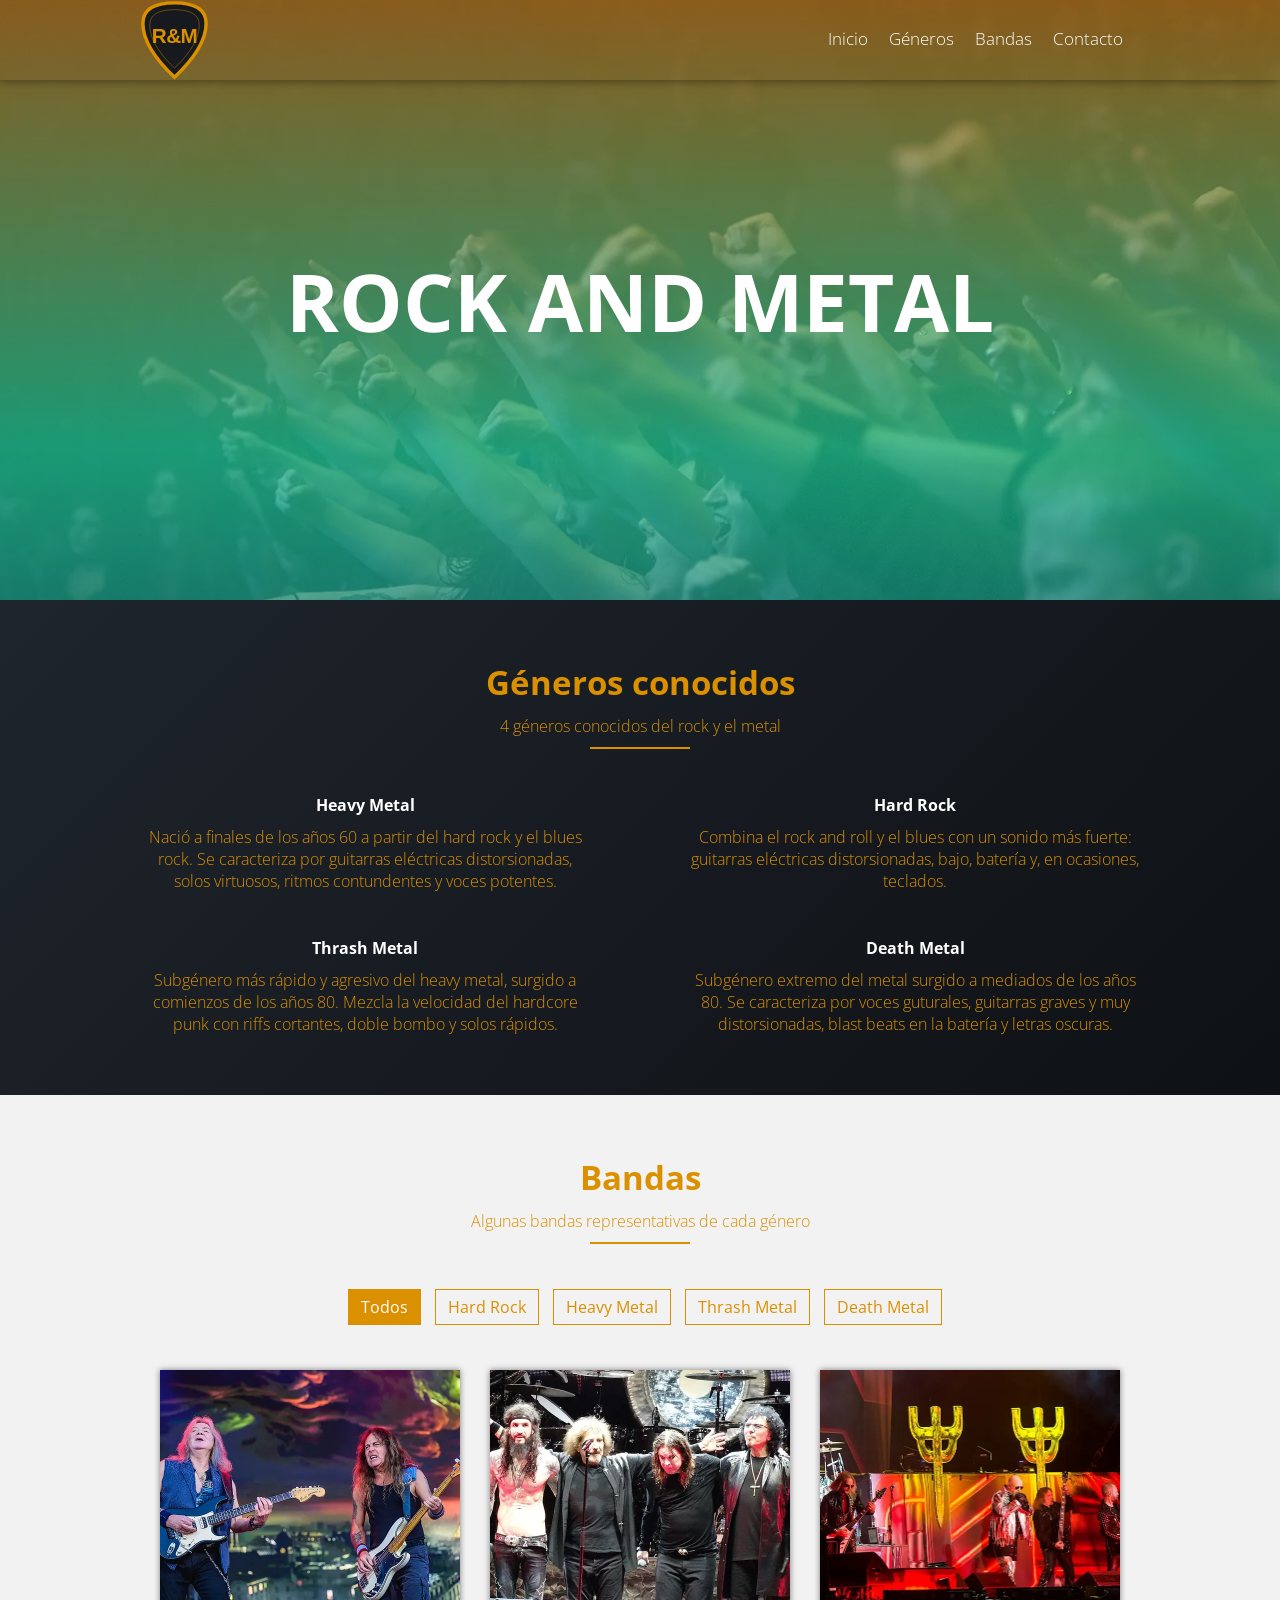
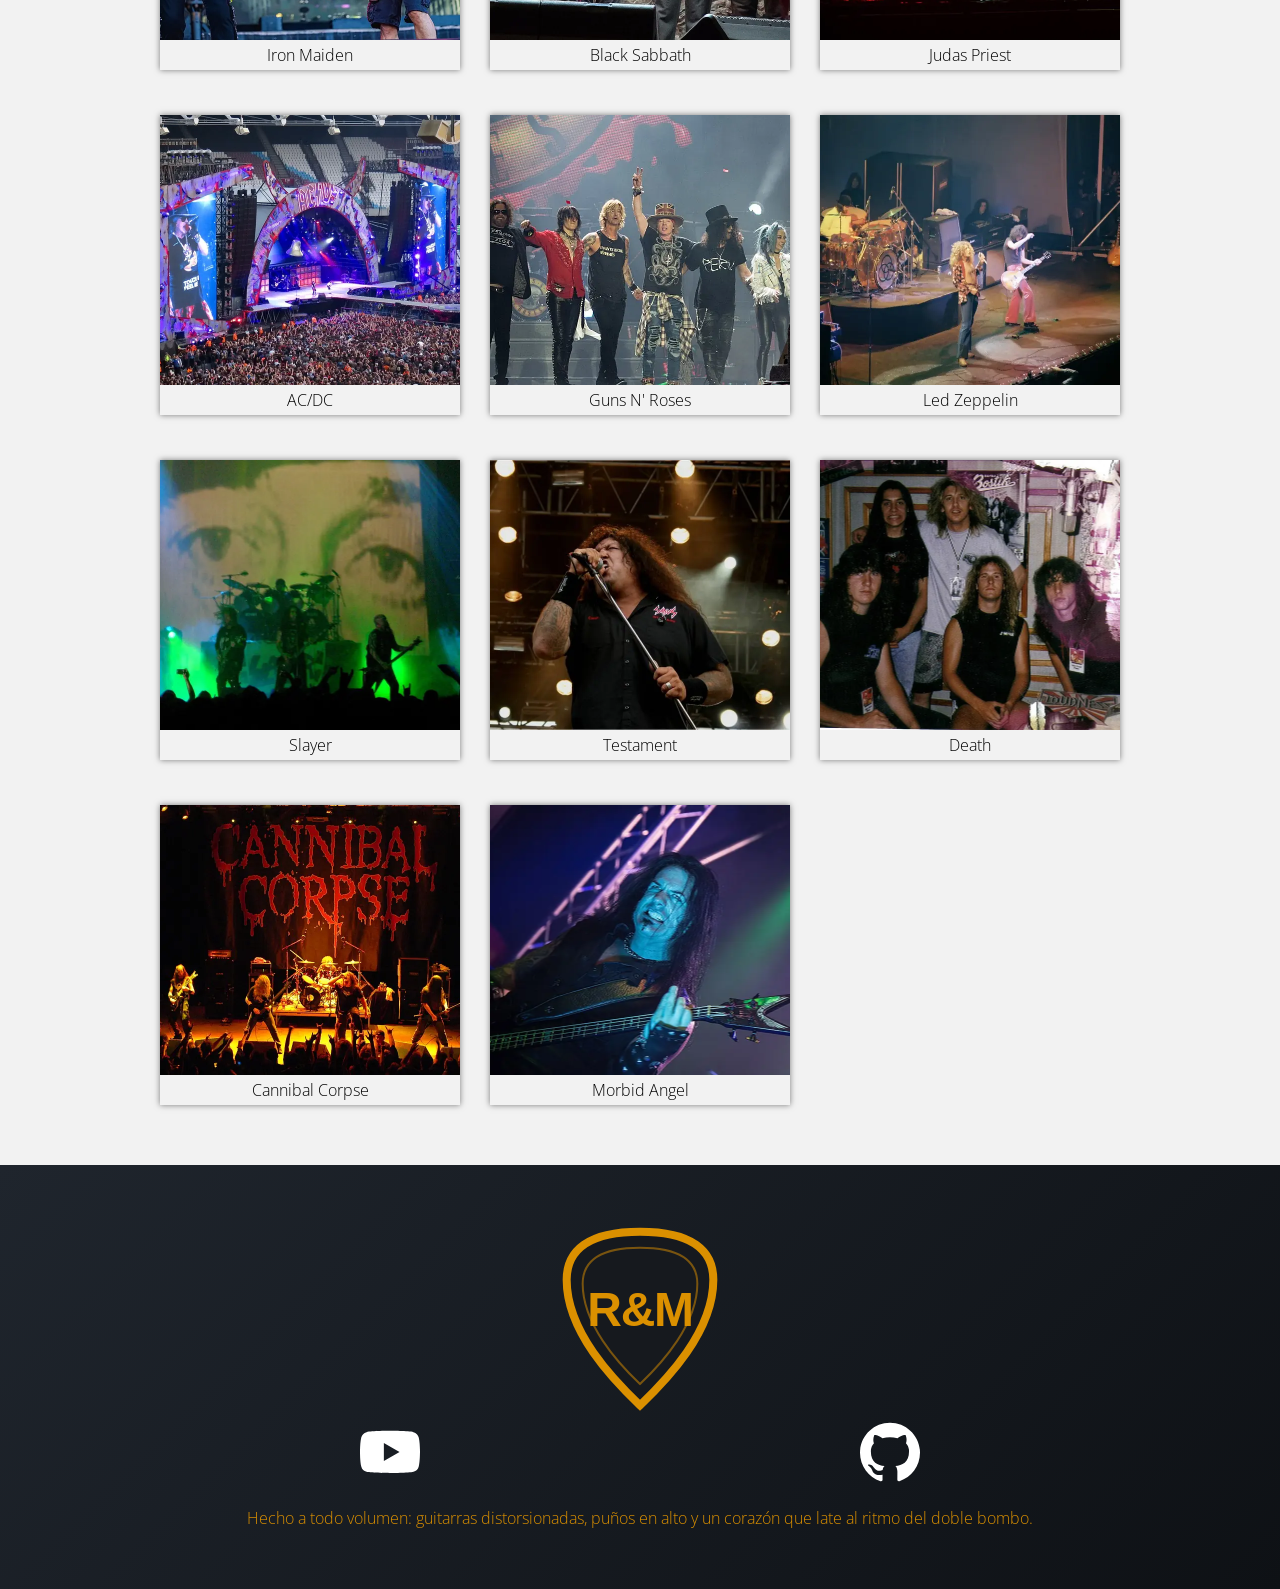
==== index.html @ 01cc7560 "feat(seo): agregar favicon y etiquetas open graph El logo se usa como favicon (antes la consola most" ====
<!DOCTYPE html>
<html lang="es">

<head>
    <meta charset="UTF-8">
    <meta name="viewport" content="width=device-width, initial-scale=1.0">
    <meta name="description" content="Recorrido por cuatro géneros del rock y el metal y una galería de sus bandas más representativas.">
    <title>Rock and Metal</title>
    <meta name="theme-color" content="#1f252d">
    <link rel="canonical" href="https://kesagaro.github.io/Primera-Web-Kevin/">
    <link rel="icon" href="img/logo.svg" type="image/svg+xml">
    <!-- Vista previa al compartir el enlace (WhatsApp, Facebook, Discord...) -->
    <meta property="og:type" content="website">
    <meta property="og:locale" content="es_CO">
    <meta property="og:site_name" content="Rock and Metal">
    <meta property="og:title" content="Rock and Metal">
    <meta property="og:description" content="Recorrido por cuatro géneros del rock y el metal y una galería de sus bandas más representativas.">
    <meta property="og:url" content="https://kesagaro.github.io/Primera-Web-Kevin/">
    <meta property="og:image" content="https://kesagaro.github.io/Primera-Web-Kevin/docs/captura-inicio.jpg">
    <meta property="og:image:width" content="800">
    <meta property="og:image:height" content="455">
    <meta property="og:image:alt" content="Portada de la página Rock and Metal">
    <link rel="preconnect" href="https://fonts.googleapis.com">
    <link rel="preconnect" href="https://fonts.gstatic.com" crossorigin>
    <!-- La fuente se carga sin bloquear: mientras llega, se ve la fuente del sistema -->
    <link rel="stylesheet" href="https://fonts.googleapis.com/css2?family=Open+Sans:wght@300;400;700&display=swap" media="print" onload="this.media='all'">
    <noscript><link rel="stylesheet" href="https://fonts.googleapis.com/css2?family=Open+Sans:wght@300;400;700&display=swap"></noscript>
    <link rel="preload" href="img/fondo.webp" as="image" type="image/webp">
    <link rel="stylesheet" href="estilos.css">
</head>

<body>
    <header>
        <nav id="nav" class="nav1">
            <div class="contenedor-nav">
                <div class="logo">
                    <img src="img/logo.svg" alt="Rock and Metal" width="120" height="140">
                </div>
                <div class="enlaces" id="enlaces">
                    <a href="#" id="enlace-inicio" class="btn-header">Inicio</a>
                    <a href="#generos" id="enlace-generos" class="btn-header">Géneros</a>
                    <a href="#bandas" id="enlace-bandas" class="btn-header">Bandas</a>
                    <a href="#contacto" id="enlace-contacto" class="btn-header">Contacto</a>
                </div>
                <div class="icono" id="open">
                    <span>&#9776;</span>
                </div>
            </div>
        </nav>
        <div class="textos">
            <h1>ROCK AND METAL</h1>
        </div>
    </header>
    <main>
        <section class="about" id="generos">
            <div class="contenedor">
                <h3>Géneros conocidos</h3>
                <p class="after">4 géneros conocidos del rock y el metal</p>
                <div class="servicios">
                    <div class="caja-servicios">
                        <h4>Heavy Metal</h4>
                        <p>Nació a finales de los años 60 a partir del hard rock y el blues rock. Se caracteriza por guitarras eléctricas distorsionadas, solos virtuosos, ritmos contundentes y voces potentes.</p>
                    </div>
                    <div class="caja-servicios">
                        <h4>Hard Rock</h4>
                        <p>Combina el rock and roll y el blues con un sonido más fuerte: guitarras eléctricas distorsionadas, bajo, batería y, en ocasiones, teclados.</p>
                    </div>
                    <div class="caja-servicios">
                        <h4>Thrash Metal</h4>
                        <p>Subgénero más rápido y agresivo del heavy metal, surgido a comienzos de los años 80. Mezcla la velocidad del hardcore punk con riffs cortantes, doble bombo y solos rápidos.</p>
                    </div>
                    <div class="caja-servicios">
                        <h4>Death Metal</h4>
                        <p>Subgénero extremo del metal surgido a mediados de los años 80. Se caracteriza por voces guturales, guitarras graves y muy distorsionadas, blast beats en la batería y letras oscuras.</p>
                    </div>
                </div>
            </div>
        </section>
        <section class="work contenedor" id="bandas">
            <h3>Bandas</h3>
            <p class="after">Algunas bandas representativas de cada género</p>
            <div class="botones-work">
                <ul>
                    <li><button type="button" class="filter active" data-nombre="todos" aria-pressed="true">Todos</button></li>
                    <li><button type="button" class="filter" data-nombre="hard-rock" aria-pressed="false">Hard Rock</button></li>
                    <li><button type="button" class="filter" data-nombre="heavy-metal" aria-pressed="false">Heavy Metal</button></li>
                    <li><button type="button" class="filter" data-nombre="thrash-metal" aria-pressed="false">Thrash Metal</button></li>
                    <li><button type="button" class="filter" data-nombre="death-metal" aria-pressed="false">Death Metal</button></li>
                </ul>
            </div>
            <div class="galeria-work">
                <div class="cont-work heavy-metal">
                    <div class="img-work">
                        <img src="img/iron-maiden.webp" alt="Banda Iron Maiden" width="810" height="540" loading="lazy" decoding="async">
                    </div>
                    <div class="textos-work">
                        <h4>Iron Maiden</h4>
                    </div>
                </div>
                <div class="cont-work heavy-metal">
                    <div class="img-work">
                        <img src="img/black-sabbath.webp" alt="Banda Black Sabbath" width="806" height="540" loading="lazy" decoding="async">
                    </div>
                    <div class="textos-work">
                        <h4>Black Sabbath</h4>
                    </div>
                </div>
                <div class="cont-work heavy-metal">
                    <div class="img-work">
                        <img src="img/judas-priest.webp" alt="Banda Judas Priest" width="805" height="540" loading="lazy" decoding="async">
                    </div>
                    <div class="textos-work">
                        <h4>Judas Priest</h4>
                    </div>
                </div>
                <div class="cont-work hard-rock">
                    <div class="img-work">
                        <img src="img/ac-dc.webp" alt="Banda AC/DC" width="720" height="540" loading="lazy" decoding="async">
                    </div>
                    <div class="textos-work">
                        <h4>AC/DC</h4>
                    </div>
                </div>
                <div class="cont-work hard-rock">
                    <div class="img-work">
                        <img src="img/guns-n-roses.webp" alt="Banda Guns N' Roses" width="960" height="518" loading="lazy" decoding="async">
                    </div>
                    <div class="textos-work">
                        <h4>Guns N' Roses</h4>
                    </div>
                </div>
                <div class="cont-work hard-rock">
                    <div class="img-work">
                        <img src="img/led-zeppelin.webp" alt="Banda Led Zeppelin" width="800" height="540" loading="lazy" decoding="async">
                    </div>
                    <div class="textos-work">
                        <h4>Led Zeppelin</h4>
                    </div>
                </div>
                <div class="cont-work thrash-metal">
                    <div class="img-work">
                        <img src="img/slayer.webp" alt="Banda Slayer" width="621" height="540" loading="lazy" decoding="async">
                    </div>
                    <div class="textos-work">
                        <h4>Slayer</h4>
                    </div>
                </div>
                <div class="cont-work thrash-metal">
                    <div class="img-work">
                        <img src="img/testament.webp" alt="Banda Testament" width="810" height="540" loading="lazy" decoding="async">
                    </div>
                    <div class="textos-work">
                        <h4>Testament</h4>
                    </div>
                </div>
                <div class="cont-work death-metal">
                    <div class="img-work">
                        <img src="img/death.webp" alt="Banda Death" width="759" height="540" loading="lazy" decoding="async">
                    </div>
                    <div class="textos-work">
                        <h4>Death</h4>
                    </div>
                </div>
                <div class="cont-work death-metal">
                    <div class="img-work">
                        <img src="img/cannibal-corpse.webp" alt="Banda Cannibal Corpse" width="960" height="540" loading="lazy" decoding="async">
                    </div>
                    <div class="textos-work">
                        <h4>Cannibal Corpse</h4>
                    </div>
                </div>
                <div class="cont-work death-metal">
                    <div class="img-work">
                        <img src="img/morbid-angel.webp" alt="Banda Morbid Angel" width="811" height="540" loading="lazy" decoding="async">
                    </div>
                    <div class="textos-work">
                        <h4>Morbid Angel</h4>
                    </div>
                </div>
            </div>
        </section>
    </main>
    <footer id="contacto">
        <div class="footer contenedor">
            <div class="marca-logo">
                <img src="img/logo.svg" alt="Rock and Metal" width="120" height="140">
            </div>
            <div class="iconos">
                <a href="https://www.youtube.com/@Paradoxx_02" aria-label="YouTube" target="_blank" rel="noopener noreferrer">
                <svg class="icono-red" viewBox="0 0 24 24" aria-hidden="true" focusable="false"><path d="M23.498 6.186a3.016 3.016 0 0 0-2.122-2.136C19.505 3.545 12 3.545 12 3.545s-7.505 0-9.377.505A3.017 3.017 0 0 0 .502 6.186C0 8.07 0 12 0 12s0 3.93.502 5.814a3.016 3.016 0 0 0 2.122 2.136c1.871.505 9.376.505 9.376.505s7.505 0 9.377-.505a3.015 3.015 0 0 0 2.122-2.136C24 15.93 24 12 24 12s0-3.93-.502-5.814zM9.545 15.568V8.432L15.818 12l-6.273 3.568z"/></svg></a>
                <a href="https://github.com/Kesagaro" aria-label="GitHub" target="_blank" rel="noopener noreferrer">
                <svg class="icono-red" viewBox="0 0 24 24" aria-hidden="true" focusable="false"><path d="M12 .297c-6.63 0-12 5.373-12 12 0 5.303 3.438 9.8 8.205 11.385.6.113.82-.258.82-.577 0-.285-.01-1.04-.015-2.04-3.338.724-4.042-1.61-4.042-1.61C4.422 18.07 3.633 17.7 3.633 17.7c-1.087-.744.084-.729.084-.729 1.205.084 1.838 1.236 1.838 1.236 1.07 1.835 2.809 1.305 3.495.998.108-.776.417-1.305.76-1.605-2.665-.3-5.466-1.332-5.466-5.93 0-1.31.465-2.38 1.235-3.22-.135-.303-.54-1.523.105-3.176 0 0 1.005-.322 3.3 1.23.96-.267 1.98-.399 3-.405 1.02.006 2.04.138 3 .405 2.28-1.552 3.285-1.23 3.285-1.23.645 1.653.24 2.873.12 3.176.765.84 1.23 1.91 1.23 3.22 0 4.61-2.805 5.625-5.475 5.92.42.36.81 1.096.81 2.22 0 1.606-.015 2.896-.015 3.286 0 .315.21.69.825.57C20.565 22.092 24 17.592 24 12.297c0-6.627-5.373-12-12-12"/></svg></a>
            </div>
            <p>Hecho a todo volumen: guitarras distorsionadas, puños en alto y un corazón que late al ritmo del doble bombo.</p>
        </div>

    </footer>
    <script src="js/main.js"></script>
    <script src="js/filtro.js"></script>
</body>

</html>
---- estilos.css ----
:root {

    --color1: rgb(219, 144, 0);
    --fondo: #f2f2f2;
    --fondo-oscuro: linear-gradient(135deg, #1f252d, #0e1115);
    --titulos: 33px;
    --subtitulos: 16px;
    --margenes: 60px;
    --espacios: 10px;
    --espacios-contenido: 45px;
    
}

* {
    margin: 0;
    padding: 0;
    box-sizing: border-box;
}

html {
    scroll-behavior: smooth;
}

/* Deja espacio para el menú fijo al saltar a una sección */
section,
footer {
    scroll-margin-top: 100px;
}

body {
    font-family: 'Open Sans', sans-serif;
    background: var(--fondo);
}

/* width y height del HTML reservan el espacio; el CSS decide el tamaño final */
img {
    vertical-align: top;
    height: auto;
}


/* Header */

header {
    width: 100%;
    height: 600px;
    background: linear-gradient(to bottom, rgba(211, 135, 20, .6), rgba(29, 241, 171, .6), rgba(7, 109, 150, .45)), url(img/fondo.webp);
    background-attachment: fixed;
    background-position: center;
    background-size: cover;
}

/* En pantallas táctiles (iPhone, iPad) el fondo fijo se ve ampliado y borroso */
@media (hover: none) {
    header {
        background-attachment: scroll;
    }
}

nav {
    width: 100%;
    position: fixed;
    box-shadow: 0 0 10px 0 rgba(0, 0, 0, .5)
}

.nav1 {
    background: transparent;
    height: 80px;
    color: #fff;
}

.nav2 {
    background: var(--fondo);
    height: 100px;
    color: #000;
}

.contenedor-nav {
    display: flex;
    margin: auto;
    width: 90%;
    justify-content: space-between;
    align-items: center;
    max-width: 1000px;
    height: inherit;
    overflow: hidden;
}

nav .enlaces a {
    display: inline-block;
    padding: 5px 0;
    margin-right: 17px;
    font-size: 17px;
    font-weight: 300;
    text-decoration: none;
    border-bottom: 3px solid transparent;
    color: inherit;
}

nav .enlaces a:hover {
    border-bottom: 3px solid #1498a4;
    transition: 0.6s;
}

.logo,
.logo img {
    height: 80px;
}

.logo img {
    width: auto;
}

.icono {
    display: none;
    font-size: 24px;
    padding: 23.5px 20px;
    border: 0;
    background: transparent;
    color: inherit;
    font-family: inherit;
    line-height: 1;
}

.icono:focus-visible,
nav .enlaces a:focus-visible {
    outline: 2px solid #1498a4;
    outline-offset: 2px;
}

.textos {
    width: 100%;
    height: 100%;
    display: flex;
    justify-content: center;
    flex-direction: column;
    align-items: center;
    color: #fff;
    overflow: hidden;
    text-align: center;
}

.textos>h1 {
    font-size: 80px;
}


/* Main */

.contenedor {
    margin: auto;
    padding: var(--margenes) 0;
    width: 90%;
    max-width: 1000px;
    text-align: center;
    overflow: hidden;
}

.contenedor h3 {
    font-size: var(--titulos);
    color: var(--color1);
    margin-bottom: var(--espacios);
}

.contenedor p {
    font-size: var(--subtitulos);
    font-weight: 300;
    color: var(--color1);
}

.after::after {
    content: '';
    display: block;
    margin: auto;
    margin-top: var(--espacios);
    width: 100px;
    height: 2px;
    background: var(--color1);
    margin-bottom: var(--espacios-contenido);
}

.about {
    background: var(--fondo-oscuro);
    height: auto;
}

.servicios {
    display: grid;
    grid-template-columns: repeat(2, 1fr);
    gap: var(--espacios-contenido) 10%;
    color: #fff;
}

.caja-servicios {
    text-align: center;
}

.caja-servicios>h4 {
    margin-bottom: var(--espacios);
}

.caja-servicios>p {
    text-align: center;
}

.botones-work {
    overflow: hidden;
}

.botones-work li {
    display: inline-block;
    margin-left: var(--espacios);
    margin-bottom: var(--espacios-contenido);
    list-style: none;
}

.botones-work button {
    padding: 6px 12px;
    border: 1px solid var(--color1);
    background: transparent;
    color: var(--color1);
    font: inherit;
    cursor: pointer;
}

.botones-work button:hover,
.botones-work button:focus-visible {
    background: var(--color1);
    color: #fff;
}

.botones-work .active {
    background: var(--color1);
    color: #fff;
}

/* auto-fit + justify-content centra las tarjetas cuando el filtro deja menos de una fila */
.galeria-work {
    display: grid;
    grid-template-columns: repeat(auto-fit, minmax(250px, 300px));
    justify-content: center;
    gap: var(--espacios-contenido) 30px;
}

.cont-work {
    box-shadow: 0 0 6px 0 rgba(0, 0, 0, .5);
    height: 300px;
    overflow: hidden;
    animation: aparecer .4s ease;
}

.cont-work[hidden] {
    display: none;
}

@keyframes aparecer {
    from {
        opacity: 0;
        transform: scale(.95);
    }
}

.img-work {
    height: 90%;
    width: 100%;
}

.img-work img {
    height: 100%;
    width: 100%;
    object-fit: cover;
}

.textos-work {
    height: 10%;
}

.textos-work h4 {
    line-height: 30px;
    font-weight: 300;
}


/* Footer */

footer {
    background: var(--fondo-oscuro);
}

.marca-logo {
    width: 40%;
    max-width: 160px;
    margin: auto;
    margin-bottom: var(--espacios);
}

.marca-logo img {
    width: 100%;
}

.iconos {
    display: flex;
    margin: auto;
    justify-content: space-around;
    width: 100%;
}

.icono-red {
    width: 60px;
    height: 60px;
    fill: #fff;
    margin-bottom: var(--espacios);
    display: inline-block;
}

footer p {
    margin-top: var(--espacios);
}

@media screen and (max-width: 700px) {
    .nav2 {
        color: #fff;
    }
    .icono {
        display: block;
        cursor: pointer;
    }
    .enlaces {
        position: fixed;
        top: 80px;
        background: #2c3e50;
        left: 0;
        height: 100%;
        transition: 1s;
        width: 0;
        overflow: hidden;
    }
    .enlaces a {
        display: block;
        width: 100%;
        height: 50px;
        padding: 20px;
        text-align: center;
        background: #34495e;
        color: #fff;
    }
    .textos>h1 {
        font-size: 70px;
    }
    :root {
        --margenes: 30px;
    }
}

@media screen and (max-width: 500px) {
    :root {
        --espacios-contenido: 25px;
    }
    .servicios {
        grid-template-columns: 1fr;
        gap: var(--margenes);
    }
    .marca-logo {
        width: 80%;
    }
    .iconos {
        margin: auto;
    }
}
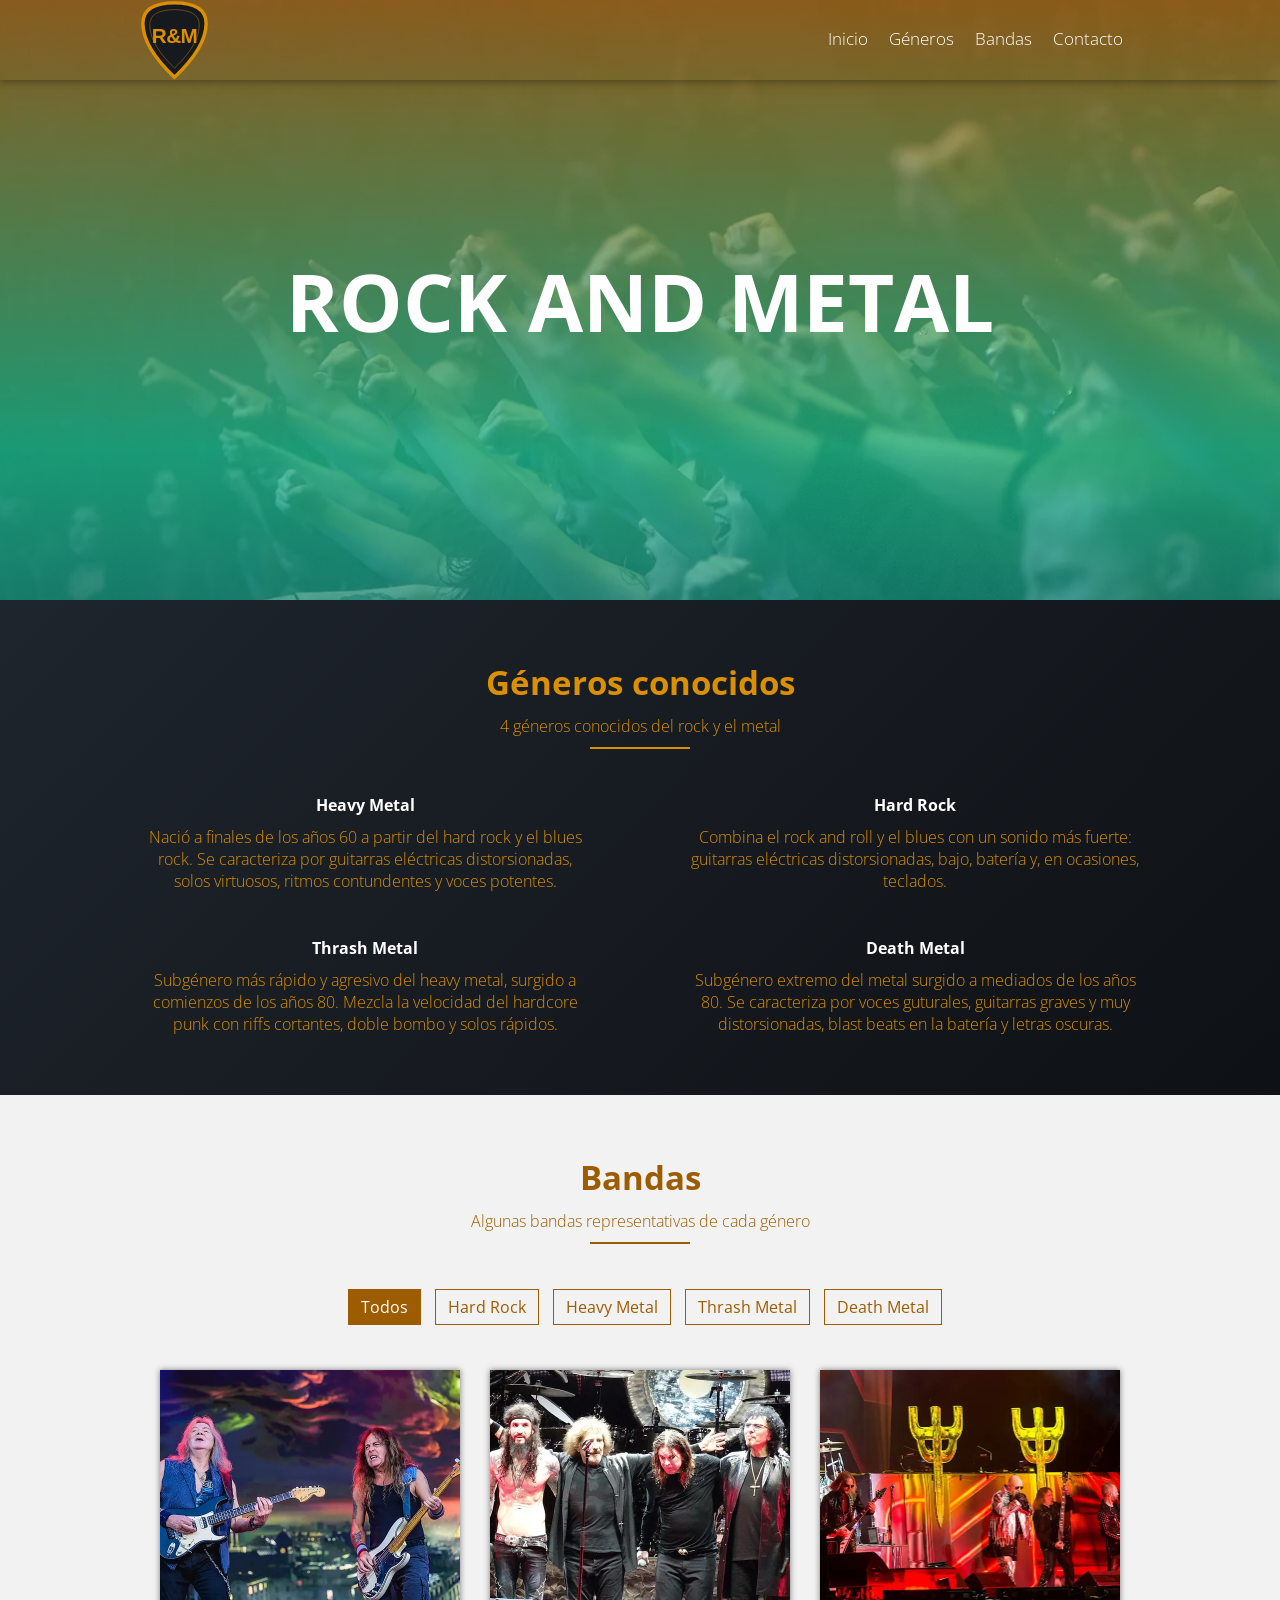
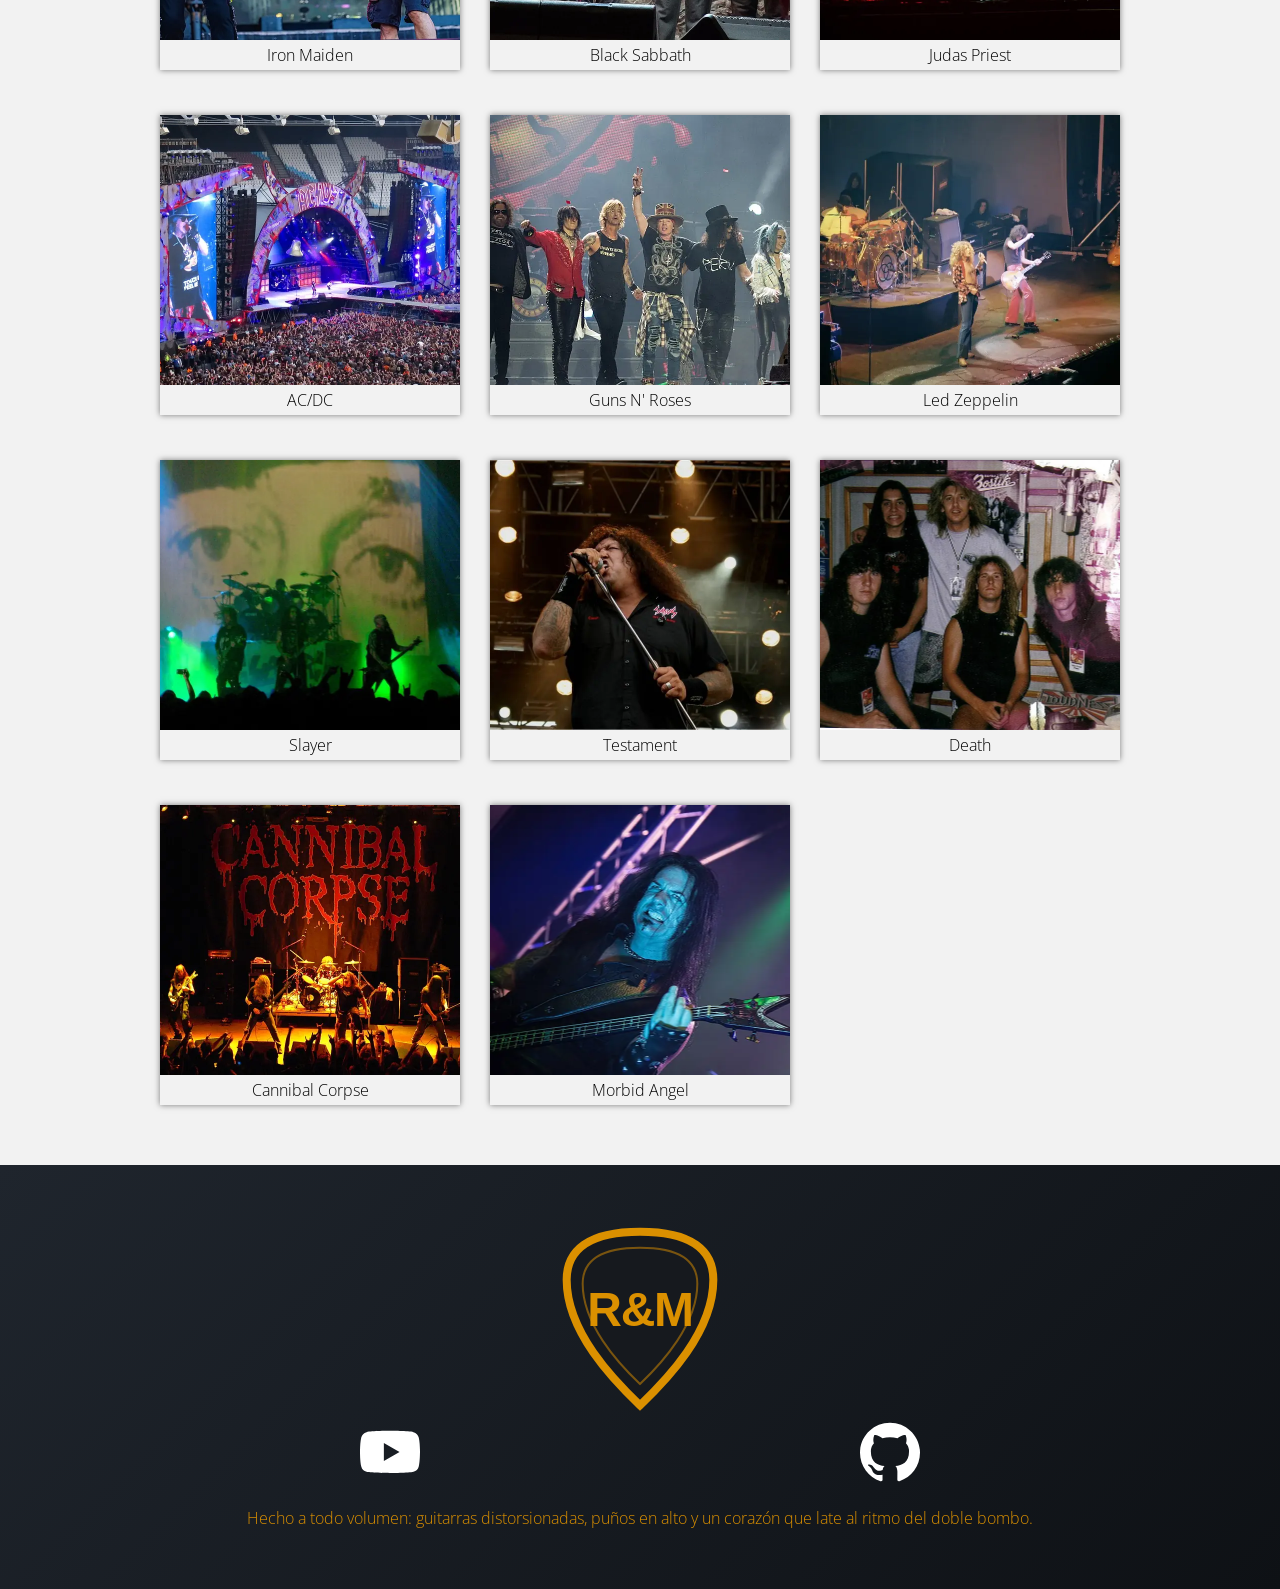
==== commit 559e5699: "Merge pull request #11 from Kesagaro/ciclo-8/accesibilidad-seo Ciclo 8: accesibilidad y SEO" ====
--- a/index.html
+++ b/index.html
@@ -42,9 +42,7 @@
                     <a href="#bandas" id="enlace-bandas" class="btn-header">Bandas</a>
                     <a href="#contacto" id="enlace-contacto" class="btn-header">Contacto</a>
                 </div>
-                <div class="icono" id="open">
-                    <span>&#9776;</span>
-                </div>
+                <button type="button" class="icono" id="open" aria-label="Abrir menú" aria-controls="enlaces" aria-expanded="false">&#9776;</button>
             </div>
         </nav>
         <div class="textos">
@@ -54,30 +52,30 @@
     <main>
         <section class="about" id="generos">
             <div class="contenedor">
-                <h3>Géneros conocidos</h3>
+                <h2>Géneros conocidos</h2>
                 <p class="after">4 géneros conocidos del rock y el metal</p>
                 <div class="servicios">
                     <div class="caja-servicios">
-                        <h4>Heavy Metal</h4>
+                        <h3>Heavy Metal</h3>
                         <p>Nació a finales de los años 60 a partir del hard rock y el blues rock. Se caracteriza por guitarras eléctricas distorsionadas, solos virtuosos, ritmos contundentes y voces potentes.</p>
                     </div>
                     <div class="caja-servicios">
-                        <h4>Hard Rock</h4>
+                        <h3>Hard Rock</h3>
                         <p>Combina el rock and roll y el blues con un sonido más fuerte: guitarras eléctricas distorsionadas, bajo, batería y, en ocasiones, teclados.</p>
                     </div>
                     <div class="caja-servicios">
-                        <h4>Thrash Metal</h4>
+                        <h3>Thrash Metal</h3>
                         <p>Subgénero más rápido y agresivo del heavy metal, surgido a comienzos de los años 80. Mezcla la velocidad del hardcore punk con riffs cortantes, doble bombo y solos rápidos.</p>
                     </div>
                     <div class="caja-servicios">
-                        <h4>Death Metal</h4>
+                        <h3>Death Metal</h3>
                         <p>Subgénero extremo del metal surgido a mediados de los años 80. Se caracteriza por voces guturales, guitarras graves y muy distorsionadas, blast beats en la batería y letras oscuras.</p>
                     </div>
                 </div>
             </div>
         </section>
         <section class="work contenedor" id="bandas">
-            <h3>Bandas</h3>
+            <h2>Bandas</h2>
             <p class="after">Algunas bandas representativas de cada género</p>
             <div class="botones-work">
                 <ul>
@@ -94,7 +92,7 @@
                         <img src="img/iron-maiden.webp" alt="Banda Iron Maiden" width="810" height="540" loading="lazy" decoding="async">
                     </div>
                     <div class="textos-work">
-                        <h4>Iron Maiden</h4>
+                        <h3>Iron Maiden</h3>
                     </div>
                 </div>
                 <div class="cont-work heavy-metal">
@@ -102,7 +100,7 @@
                         <img src="img/black-sabbath.webp" alt="Banda Black Sabbath" width="806" height="540" loading="lazy" decoding="async">
                     </div>
                     <div class="textos-work">
-                        <h4>Black Sabbath</h4>
+                        <h3>Black Sabbath</h3>
                     </div>
                 </div>
                 <div class="cont-work heavy-metal">
@@ -110,7 +108,7 @@
                         <img src="img/judas-priest.webp" alt="Banda Judas Priest" width="805" height="540" loading="lazy" decoding="async">
                     </div>
                     <div class="textos-work">
-                        <h4>Judas Priest</h4>
+                        <h3>Judas Priest</h3>
                     </div>
                 </div>
                 <div class="cont-work hard-rock">
@@ -118,7 +116,7 @@
                         <img src="img/ac-dc.webp" alt="Banda AC/DC" width="720" height="540" loading="lazy" decoding="async">
                     </div>
                     <div class="textos-work">
-                        <h4>AC/DC</h4>
+                        <h3>AC/DC</h3>
                     </div>
                 </div>
                 <div class="cont-work hard-rock">
@@ -126,7 +124,7 @@
                         <img src="img/guns-n-roses.webp" alt="Banda Guns N' Roses" width="960" height="518" loading="lazy" decoding="async">
                     </div>
                     <div class="textos-work">
-                        <h4>Guns N' Roses</h4>
+                        <h3>Guns N' Roses</h3>
                     </div>
                 </div>
                 <div class="cont-work hard-rock">
@@ -134,7 +132,7 @@
                         <img src="img/led-zeppelin.webp" alt="Banda Led Zeppelin" width="800" height="540" loading="lazy" decoding="async">
                     </div>
                     <div class="textos-work">
-                        <h4>Led Zeppelin</h4>
+                        <h3>Led Zeppelin</h3>
                     </div>
                 </div>
                 <div class="cont-work thrash-metal">
@@ -142,7 +140,7 @@
                         <img src="img/slayer.webp" alt="Banda Slayer" width="621" height="540" loading="lazy" decoding="async">
                     </div>
                     <div class="textos-work">
-                        <h4>Slayer</h4>
+                        <h3>Slayer</h3>
                     </div>
                 </div>
                 <div class="cont-work thrash-metal">
@@ -150,7 +148,7 @@
                         <img src="img/testament.webp" alt="Banda Testament" width="810" height="540" loading="lazy" decoding="async">
                     </div>
                     <div class="textos-work">
-                        <h4>Testament</h4>
+                        <h3>Testament</h3>
                     </div>
                 </div>
                 <div class="cont-work death-metal">
@@ -158,7 +156,7 @@
                         <img src="img/death.webp" alt="Banda Death" width="759" height="540" loading="lazy" decoding="async">
                     </div>
                     <div class="textos-work">
-                        <h4>Death</h4>
+                        <h3>Death</h3>
                     </div>
                 </div>
                 <div class="cont-work death-metal">
@@ -166,7 +164,7 @@
                         <img src="img/cannibal-corpse.webp" alt="Banda Cannibal Corpse" width="960" height="540" loading="lazy" decoding="async">
                     </div>
                     <div class="textos-work">
-                        <h4>Cannibal Corpse</h4>
+                        <h3>Cannibal Corpse</h3>
                     </div>
                 </div>
                 <div class="cont-work death-metal">
@@ -174,7 +172,7 @@
                         <img src="img/morbid-angel.webp" alt="Banda Morbid Angel" width="811" height="540" loading="lazy" decoding="async">
                     </div>
                     <div class="textos-work">
-                        <h4>Morbid Angel</h4>
+                        <h3>Morbid Angel</h3>
                     </div>
                 </div>
             </div>
--- a/estilos.css
+++ b/estilos.css
@@ -156,7 +156,7 @@
     overflow: hidden;
 }
 
-.contenedor h3 {
+.contenedor h2 {
     font-size: var(--titulos);
     color: var(--color1);
     margin-bottom: var(--espacios);
@@ -195,12 +195,18 @@
     text-align: center;
 }
 
-.caja-servicios>h4 {
+.caja-servicios>h3 {
+    font-size: 1rem;
     margin-bottom: var(--espacios);
 }
 
 .caja-servicios>p {
     text-align: center;
+}
+
+/* Sobre el fondo claro el naranja original no se lee bien: se usa uno más oscuro */
+.work {
+    --color1: #9e5c00;
 }
 
 .botones-work {
@@ -275,7 +281,8 @@
     height: 10%;
 }
 
-.textos-work h4 {
+.textos-work h3 {
+    font-size: 1rem;
     line-height: 30px;
     font-weight: 300;
 }
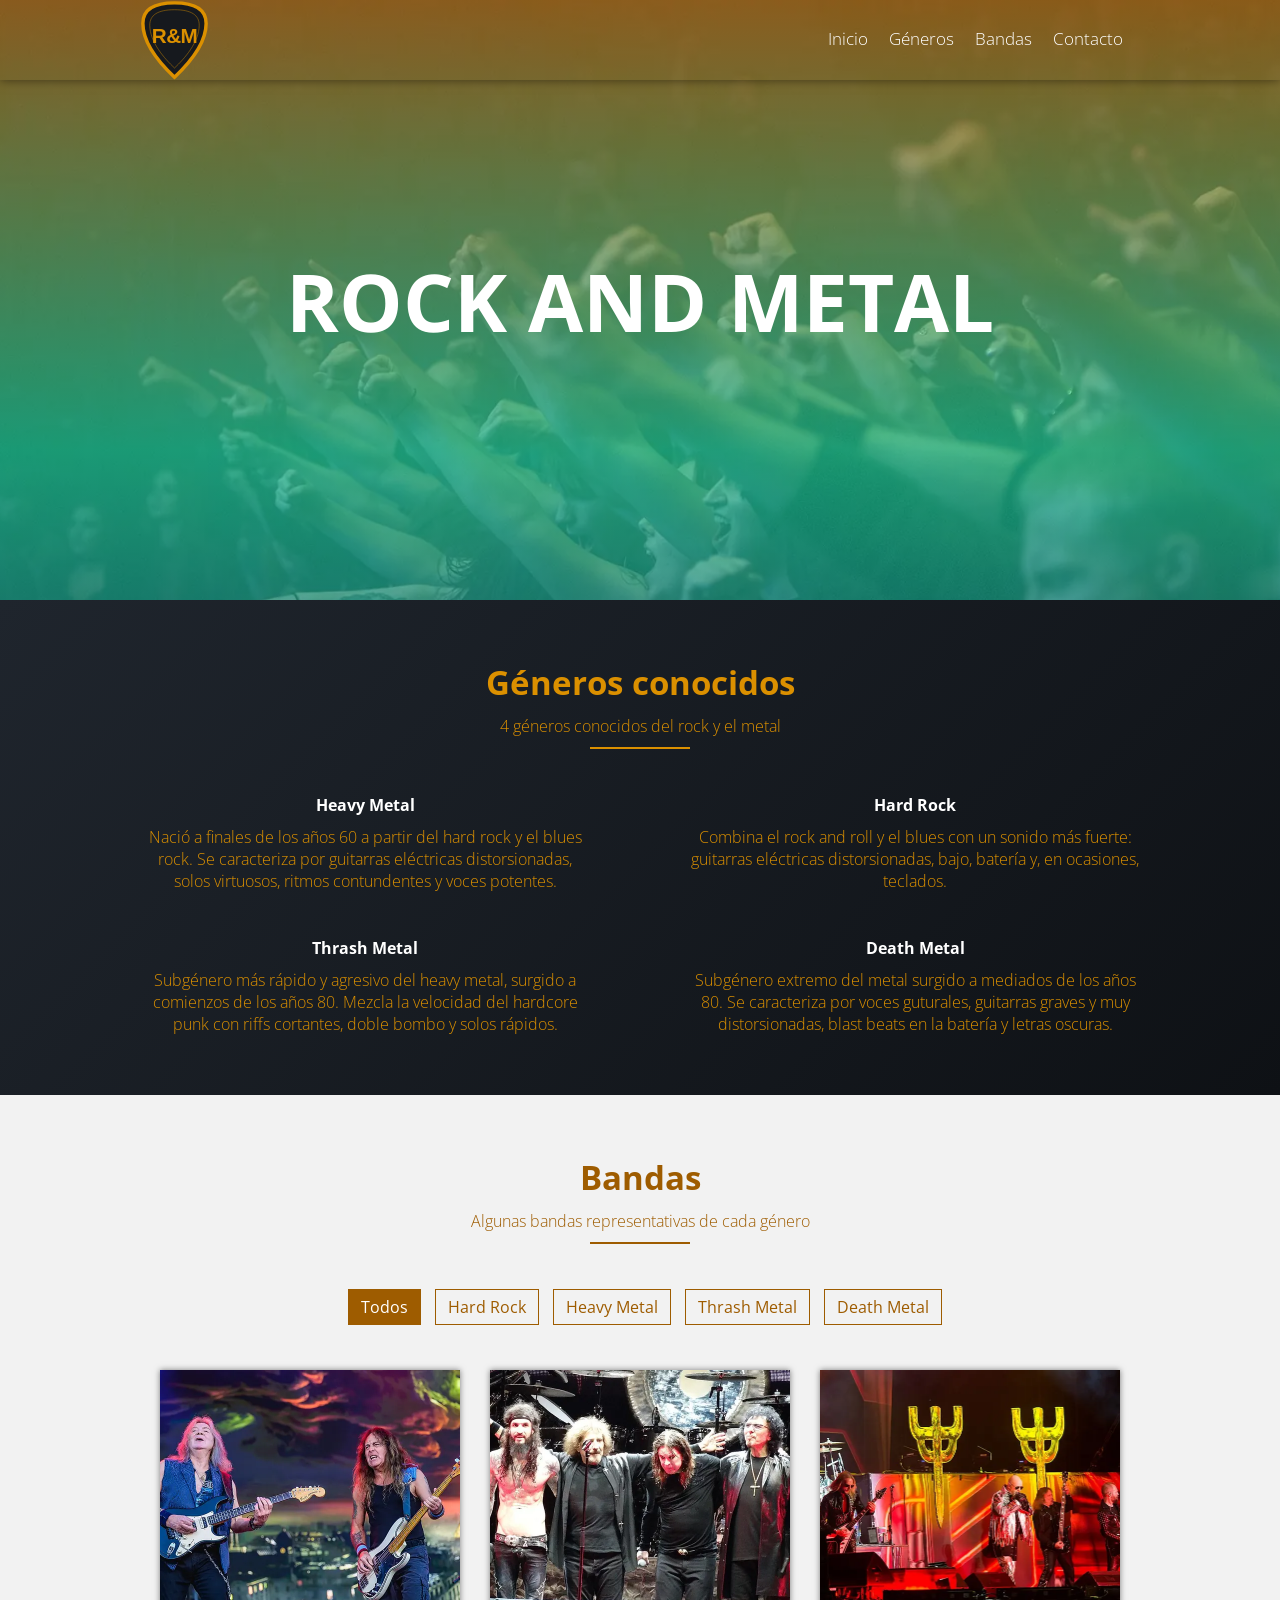
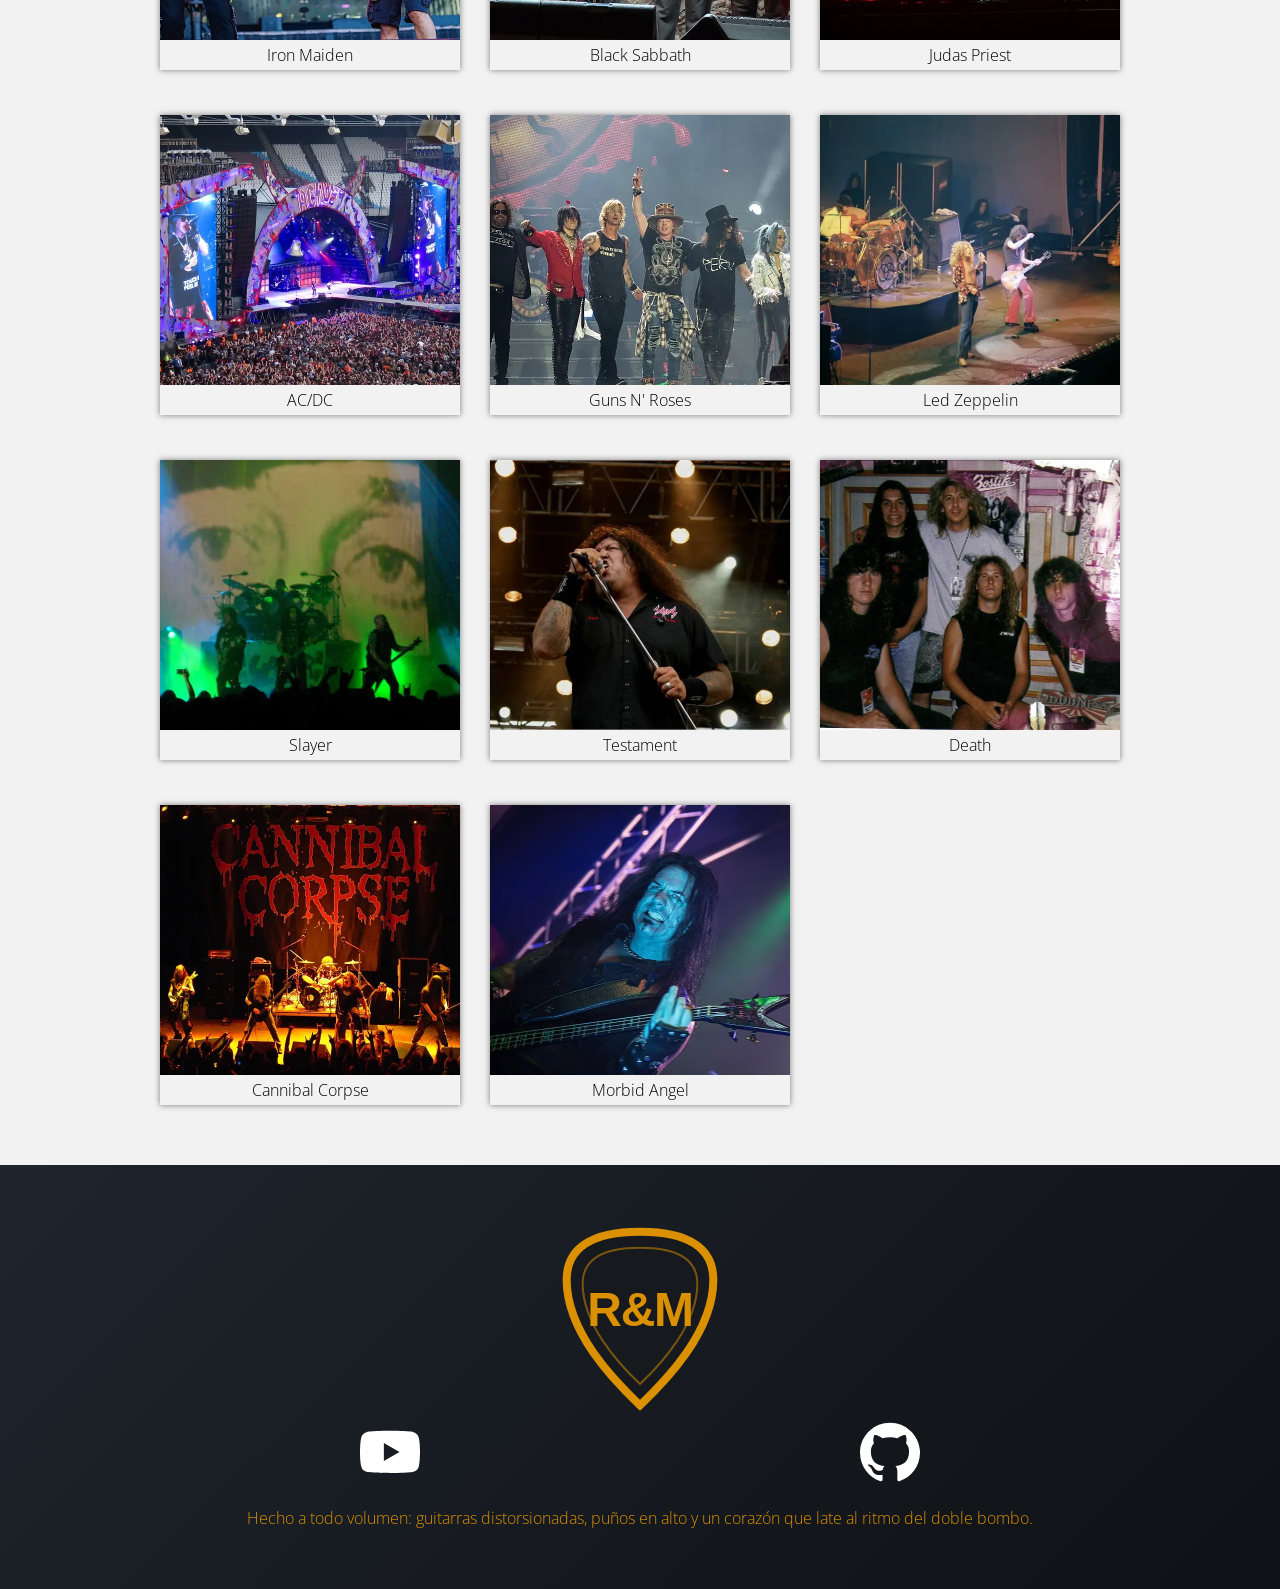
==== commit 2fa04a56: "feat(galeria): abrir una ficha con el video de la banda al pulsar su tarjeta La ficha usa un <dialog" ====
--- a/index.html
+++ b/index.html
@@ -86,95 +86,8 @@
                     <li><button type="button" class="filter" data-nombre="death-metal" aria-pressed="false">Death Metal</button></li>
                 </ul>
             </div>
-            <div class="galeria-work">
-                <div class="cont-work heavy-metal">
-                    <div class="img-work">
-                        <img src="img/iron-maiden.webp" alt="Banda Iron Maiden" width="810" height="540" loading="lazy" decoding="async">
-                    </div>
-                    <div class="textos-work">
-                        <h3>Iron Maiden</h3>
-                    </div>
-                </div>
-                <div class="cont-work heavy-metal">
-                    <div class="img-work">
-                        <img src="img/black-sabbath.webp" alt="Banda Black Sabbath" width="806" height="540" loading="lazy" decoding="async">
-                    </div>
-                    <div class="textos-work">
-                        <h3>Black Sabbath</h3>
-                    </div>
-                </div>
-                <div class="cont-work heavy-metal">
-                    <div class="img-work">
-                        <img src="img/judas-priest.webp" alt="Banda Judas Priest" width="805" height="540" loading="lazy" decoding="async">
-                    </div>
-                    <div class="textos-work">
-                        <h3>Judas Priest</h3>
-                    </div>
-                </div>
-                <div class="cont-work hard-rock">
-                    <div class="img-work">
-                        <img src="img/ac-dc.webp" alt="Banda AC/DC" width="720" height="540" loading="lazy" decoding="async">
-                    </div>
-                    <div class="textos-work">
-                        <h3>AC/DC</h3>
-                    </div>
-                </div>
-                <div class="cont-work hard-rock">
-                    <div class="img-work">
-                        <img src="img/guns-n-roses.webp" alt="Banda Guns N' Roses" width="960" height="518" loading="lazy" decoding="async">
-                    </div>
-                    <div class="textos-work">
-                        <h3>Guns N' Roses</h3>
-                    </div>
-                </div>
-                <div class="cont-work hard-rock">
-                    <div class="img-work">
-                        <img src="img/led-zeppelin.webp" alt="Banda Led Zeppelin" width="800" height="540" loading="lazy" decoding="async">
-                    </div>
-                    <div class="textos-work">
-                        <h3>Led Zeppelin</h3>
-                    </div>
-                </div>
-                <div class="cont-work thrash-metal">
-                    <div class="img-work">
-                        <img src="img/slayer.webp" alt="Banda Slayer" width="621" height="540" loading="lazy" decoding="async">
-                    </div>
-                    <div class="textos-work">
-                        <h3>Slayer</h3>
-                    </div>
-                </div>
-                <div class="cont-work thrash-metal">
-                    <div class="img-work">
-                        <img src="img/testament.webp" alt="Banda Testament" width="810" height="540" loading="lazy" decoding="async">
-                    </div>
-                    <div class="textos-work">
-                        <h3>Testament</h3>
-                    </div>
-                </div>
-                <div class="cont-work death-metal">
-                    <div class="img-work">
-                        <img src="img/death.webp" alt="Banda Death" width="759" height="540" loading="lazy" decoding="async">
-                    </div>
-                    <div class="textos-work">
-                        <h3>Death</h3>
-                    </div>
-                </div>
-                <div class="cont-work death-metal">
-                    <div class="img-work">
-                        <img src="img/cannibal-corpse.webp" alt="Banda Cannibal Corpse" width="960" height="540" loading="lazy" decoding="async">
-                    </div>
-                    <div class="textos-work">
-                        <h3>Cannibal Corpse</h3>
-                    </div>
-                </div>
-                <div class="cont-work death-metal">
-                    <div class="img-work">
-                        <img src="img/morbid-angel.webp" alt="Banda Morbid Angel" width="811" height="540" loading="lazy" decoding="async">
-                    </div>
-                    <div class="textos-work">
-                        <h3>Morbid Angel</h3>
-                    </div>
-                </div>
+            <div class="galeria-work" id="galeria">
+                <noscript><p class="aviso-galeria">Activa JavaScript para ver la galería de bandas.</p></noscript>
             </div>
         </section>
     </main>
@@ -193,6 +106,17 @@
         </div>
 
     </footer>
+    <!-- Ficha de banda: filtro.js la llena con los datos de bandas.json -->
+    <dialog class="ficha" id="ficha" aria-labelledby="ficha-nombre">
+        <div class="ficha-contenido">
+            <button type="button" class="ficha-cerrar" aria-label="Cerrar ficha">&times;</button>
+            <h2 id="ficha-nombre"></h2>
+            <p class="ficha-datos"></p>
+            <p class="ficha-descripcion"></p>
+            <div class="ficha-video"></div>
+            <a class="ficha-enlace" href="https://www.youtube.com/" target="_blank" rel="noopener noreferrer">Ver en YouTube</a>
+        </div>
+    </dialog>
     <script src="js/main.js"></script>
     <script src="js/filtro.js"></script>
 </body>
--- a/estilos.css
+++ b/estilos.css
@@ -259,6 +259,11 @@
     display: none;
 }
 
+/* Mensaje cuando la galería no se puede mostrar: ocupa todo el ancho */
+.aviso-galeria {
+    grid-column: 1 / -1;
+}
+
 @keyframes aparecer {
     from {
         opacity: 0;
@@ -285,6 +290,127 @@
     font-size: 1rem;
     line-height: 30px;
     font-weight: 300;
+}
+
+/* Toda la tarjeta abre la ficha: el ::after del botón la cubre completa */
+.cont-work {
+    position: relative;
+    transition: transform .2s, box-shadow .2s;
+}
+
+.cont-work:hover,
+.cont-work:has(.ver-ficha:focus-visible) {
+    transform: translateY(-4px);
+    box-shadow: 0 6px 14px 0 rgba(0, 0, 0, .5);
+}
+
+.cont-work:has(.ver-ficha:focus-visible) {
+    outline: 3px solid var(--color1);
+    outline-offset: 3px;
+}
+
+.ver-ficha {
+    border: 0;
+    background: transparent;
+    color: inherit;
+    font: inherit;
+    cursor: pointer;
+}
+
+.ver-ficha:focus-visible {
+    outline: none;
+}
+
+.ver-ficha::after {
+    content: '';
+    position: absolute;
+    inset: 0;
+}
+
+
+/* Ficha de banda */
+
+.ficha {
+    width: min(90vw, 720px);
+    max-height: 90vh;
+    margin: auto;
+    padding: 0;
+    border: 0;
+    border-radius: 6px;
+    background: var(--fondo-oscuro);
+    color: #fff;
+    box-shadow: 0 10px 30px rgba(0, 0, 0, .6);
+}
+
+.ficha::backdrop {
+    background: rgba(0, 0, 0, .75);
+}
+
+/* Evita que la página de fondo se desplace mientras la ficha está abierta */
+body:has(.ficha[open]) {
+    overflow: hidden;
+}
+
+.ficha-contenido {
+    position: relative;
+    padding: 30px;
+    text-align: center;
+}
+
+.ficha h2 {
+    font-size: 28px;
+    color: var(--color1);
+    padding: 0 40px;
+}
+
+.ficha-datos {
+    margin: 5px 0 15px;
+    font-weight: 700;
+    color: #ccc;
+}
+
+.ficha-descripcion {
+    margin-bottom: 20px;
+    font-weight: 300;
+    line-height: 1.6;
+}
+
+.ficha-video {
+    aspect-ratio: 16 / 9;
+    background: #000;
+}
+
+.ficha-video iframe {
+    display: block;
+    width: 100%;
+    height: 100%;
+    border: 0;
+}
+
+.ficha-enlace {
+    display: inline-block;
+    margin-top: 15px;
+    color: var(--color1);
+}
+
+.ficha-cerrar {
+    position: absolute;
+    top: 10px;
+    right: 10px;
+    width: 44px;
+    height: 44px;
+    border: 0;
+    background: transparent;
+    color: #fff;
+    font-size: 32px;
+    line-height: 1;
+    cursor: pointer;
+}
+
+.ficha-cerrar:focus-visible,
+.ficha-enlace:focus-visible {
+    outline: 2px solid var(--color1);
+    outline-offset: 2px;
 }
 
 
@@ -370,6 +496,12 @@
     .marca-logo {
         width: 80%;
     }
+    .ficha-contenido {
+        padding: 20px 15px;
+    }
+    .ficha h2 {
+        font-size: 24px;
+    }
     .iconos {
         margin: auto;
     }
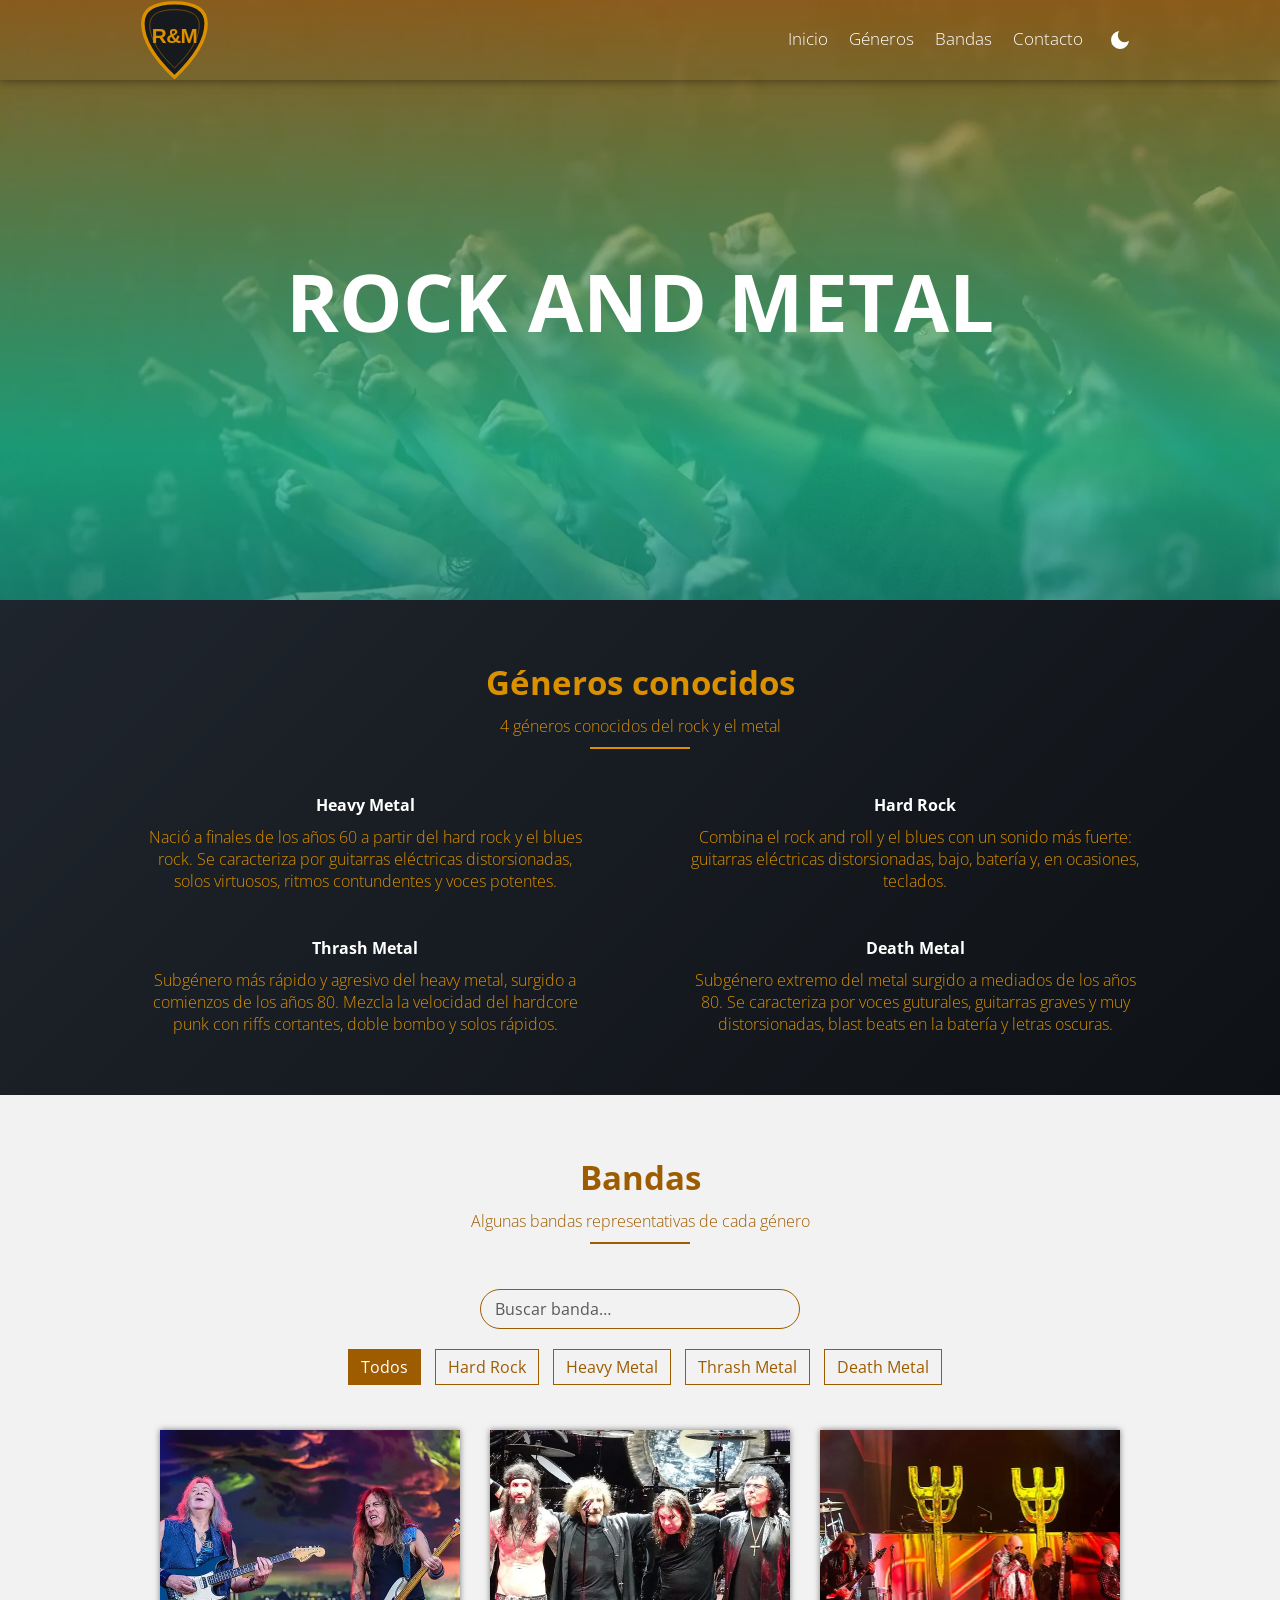
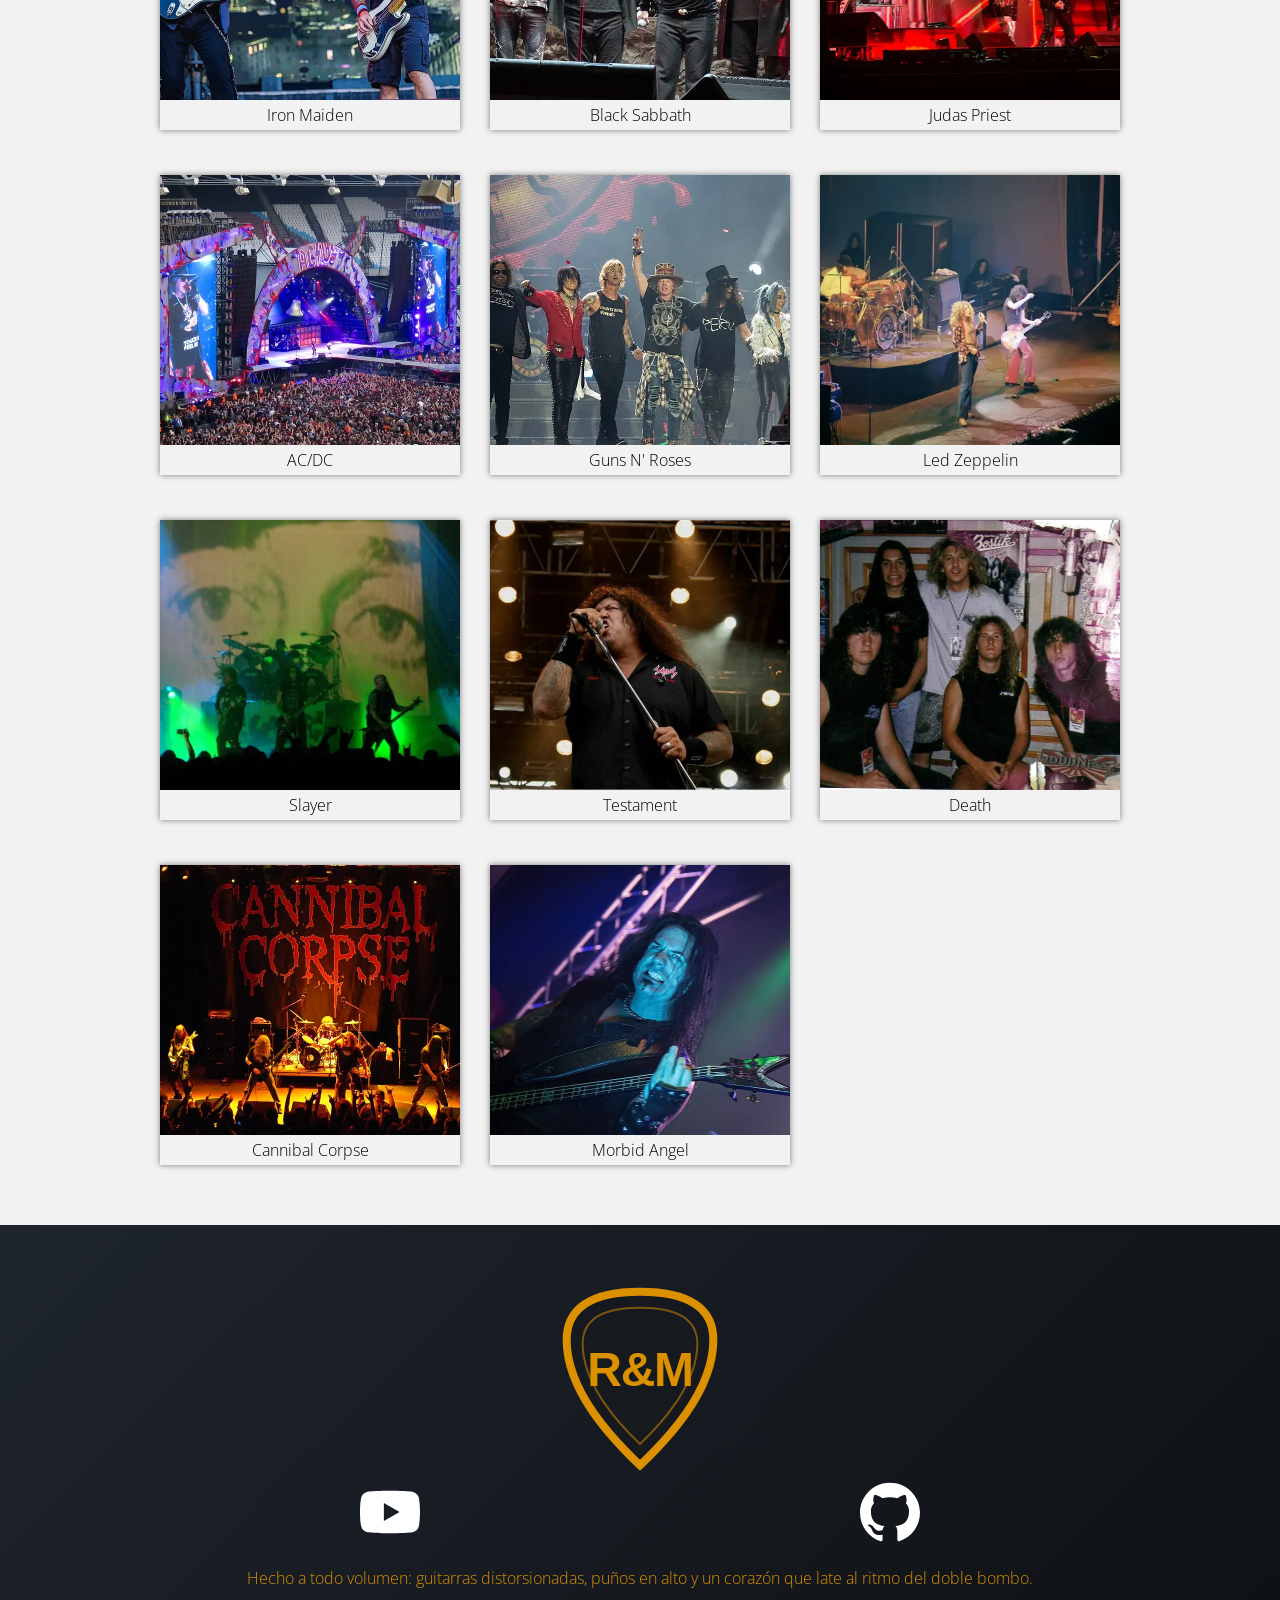
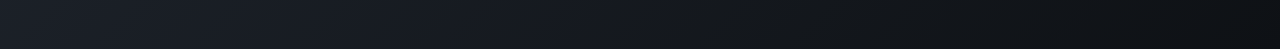
==== commit 321971c0: "feat(galeria): agregar un buscador de bandas Filtra por nombre mientras se escribe y se combina con " ====
--- a/index.html
+++ b/index.html
@@ -25,6 +25,14 @@
     <!-- La fuente se carga sin bloquear: mientras llega, se ve la fuente del sistema -->
     <link rel="stylesheet" href="https://fonts.googleapis.com/css2?family=Open+Sans:wght@300;400;700&display=swap" media="print" onload="this.media='all'">
     <noscript><link rel="stylesheet" href="https://fonts.googleapis.com/css2?family=Open+Sans:wght@300;400;700&display=swap"></noscript>
+    <!-- Aplica el tema antes de pintar para que el modo oscuro no parpadee en blanco -->
+    <script>
+        try {
+            var temaGuardado = localStorage.getItem('tema');
+        } catch (e) {}
+        document.documentElement.dataset.tema = temaGuardado ||
+            (window.matchMedia('(prefers-color-scheme: dark)').matches ? 'oscuro' : 'claro');
+    </script>
     <link rel="preload" href="img/fondo.webp" as="image" type="image/webp">
     <link rel="stylesheet" href="estilos.css">
 </head>
@@ -42,6 +50,10 @@
                     <a href="#bandas" id="enlace-bandas" class="btn-header">Bandas</a>
                     <a href="#contacto" id="enlace-contacto" class="btn-header">Contacto</a>
                 </div>
+                <button type="button" class="tema" id="tema" aria-label="Modo oscuro" aria-pressed="false">
+                    <svg class="icono-luna" viewBox="0 0 24 24" aria-hidden="true" focusable="false"><path d="M21 12.8A9 9 0 1 1 11.2 3a7 7 0 0 0 9.8 9.8z"/></svg>
+                    <svg class="icono-sol" viewBox="0 0 24 24" aria-hidden="true" focusable="false"><circle cx="12" cy="12" r="5"/><path d="M12 1v3M12 20v3M1 12h3M20 12h3M4.2 4.2l2.1 2.1M17.7 17.7l2.1 2.1M4.2 19.8l2.1-2.1M17.7 6.3l2.1-2.1" stroke="currentColor" stroke-width="2" stroke-linecap="round"/></svg>
+                </button>
                 <button type="button" class="icono" id="open" aria-label="Abrir menú" aria-controls="enlaces" aria-expanded="false">&#9776;</button>
             </div>
         </nav>
@@ -77,6 +89,10 @@
         <section class="work contenedor" id="bandas">
             <h2>Bandas</h2>
             <p class="after">Algunas bandas representativas de cada género</p>
+            <div class="buscador">
+                <label for="buscar" class="solo-lectores">Buscar banda</label>
+                <input type="search" id="buscar" placeholder="Buscar banda…" autocomplete="off">
+            </div>
             <div class="botones-work">
                 <ul>
                     <li><button type="button" class="filter active" data-nombre="todos" aria-pressed="true">Todos</button></li>
@@ -89,6 +105,7 @@
             <div class="galeria-work" id="galeria">
                 <noscript><p class="aviso-galeria">Activa JavaScript para ver la galería de bandas.</p></noscript>
             </div>
+            <p class="sin-resultados" id="sin-resultados" role="status"></p>
         </section>
     </main>
     <footer id="contacto">
@@ -117,6 +134,7 @@
             <a class="ficha-enlace" href="https://www.youtube.com/" target="_blank" rel="noopener noreferrer">Ver en YouTube</a>
         </div>
     </dialog>
+    <script src="js/tema.js"></script>
     <script src="js/main.js"></script>
     <script src="js/filtro.js"></script>
 </body>
--- a/estilos.css
+++ b/estilos.css
@@ -2,6 +2,9 @@
 
     --color1: rgb(219, 144, 0);
     --fondo: #f2f2f2;
+    --texto: #000;
+    --texto-suave: #595959;
+    --tarjeta: transparent;
     --fondo-oscuro: linear-gradient(135deg, #1f252d, #0e1115);
     --titulos: 33px;
     --subtitulos: 16px;
@@ -11,6 +14,15 @@
     
 }
 
+/* Modo oscuro: solo cambian las partes claras; Géneros y el pie ya son oscuros */
+:root[data-tema="oscuro"] {
+    --fondo: #15191f;
+    --texto: #e8e8e8;
+    --texto-suave: #a0a0a0;
+    --tarjeta: #1f252d;
+    color-scheme: dark;
+}
+
 * {
     margin: 0;
     padding: 0;
@@ -30,6 +42,7 @@
 body {
     font-family: 'Open Sans', sans-serif;
     background: var(--fondo);
+    color: var(--texto);
 }
 
 /* width y height del HTML reservan el espacio; el CSS decide el tamaño final */
@@ -72,7 +85,7 @@
 .nav2 {
     background: var(--fondo);
     height: 100px;
-    color: #000;
+    color: var(--texto);
 }
 
 .contenedor-nav {
@@ -102,6 +115,40 @@
     transition: 0.6s;
 }
 
+.enlaces {
+    margin-left: auto;
+}
+
+/* Botón de modo claro / oscuro */
+.tema {
+    display: flex;
+    padding: 8px;
+    border: 0;
+    background: transparent;
+    color: inherit;
+    cursor: pointer;
+}
+
+.tema svg {
+    width: 24px;
+    height: 24px;
+    fill: currentColor;
+}
+
+.tema .icono-sol,
+:root[data-tema="oscuro"] .tema .icono-luna {
+    display: none;
+}
+
+:root[data-tema="oscuro"] .tema .icono-sol {
+    display: block;
+}
+
+.tema:focus-visible {
+    outline: 2px solid #1498a4;
+    outline-offset: 2px;
+}
+
 .logo,
 .logo img {
     height: 80px;
@@ -209,6 +256,55 @@
     --color1: #9e5c00;
 }
 
+/* Sobre el fondo oscuro vuelve el naranja original, con texto negro en los botones activos */
+:root[data-tema="oscuro"] .work {
+    --color1: rgb(219, 144, 0);
+}
+
+:root[data-tema="oscuro"] .botones-work button:hover,
+:root[data-tema="oscuro"] .botones-work button:focus-visible,
+:root[data-tema="oscuro"] .botones-work .active {
+    color: #000;
+}
+
+/* Texto solo para lectores de pantalla */
+.solo-lectores {
+    position: absolute;
+    width: 1px;
+    height: 1px;
+    overflow: hidden;
+    clip: rect(0 0 0 0);
+    white-space: nowrap;
+}
+
+.buscador {
+    margin-bottom: 20px;
+}
+
+.buscador input {
+    width: 100%;
+    max-width: 320px;
+    padding: 8px 14px;
+    border: 1px solid var(--color1);
+    border-radius: 20px;
+    background: transparent;
+    color: var(--texto);
+    font: inherit;
+}
+
+.buscador input::placeholder {
+    color: var(--texto-suave);
+}
+
+.buscador input:focus-visible {
+    outline: 2px solid var(--color1);
+    outline-offset: 2px;
+}
+
+.contenedor .sin-resultados:not(:empty) {
+    margin-top: 10px;
+}
+
 .botones-work {
     overflow: hidden;
 }
@@ -249,6 +345,7 @@
 }
 
 .cont-work {
+    background: var(--tarjeta);
     box-shadow: 0 0 6px 0 rgba(0, 0, 0, .5);
     height: 300px;
     overflow: hidden;
@@ -454,6 +551,13 @@
     .nav2 {
         color: #fff;
     }
+    .nav2 .icono,
+    .nav2 .tema {
+        color: var(--texto);
+    }
+    .tema {
+        margin-left: auto;
+    }
     .icono {
         display: block;
         cursor: pointer;
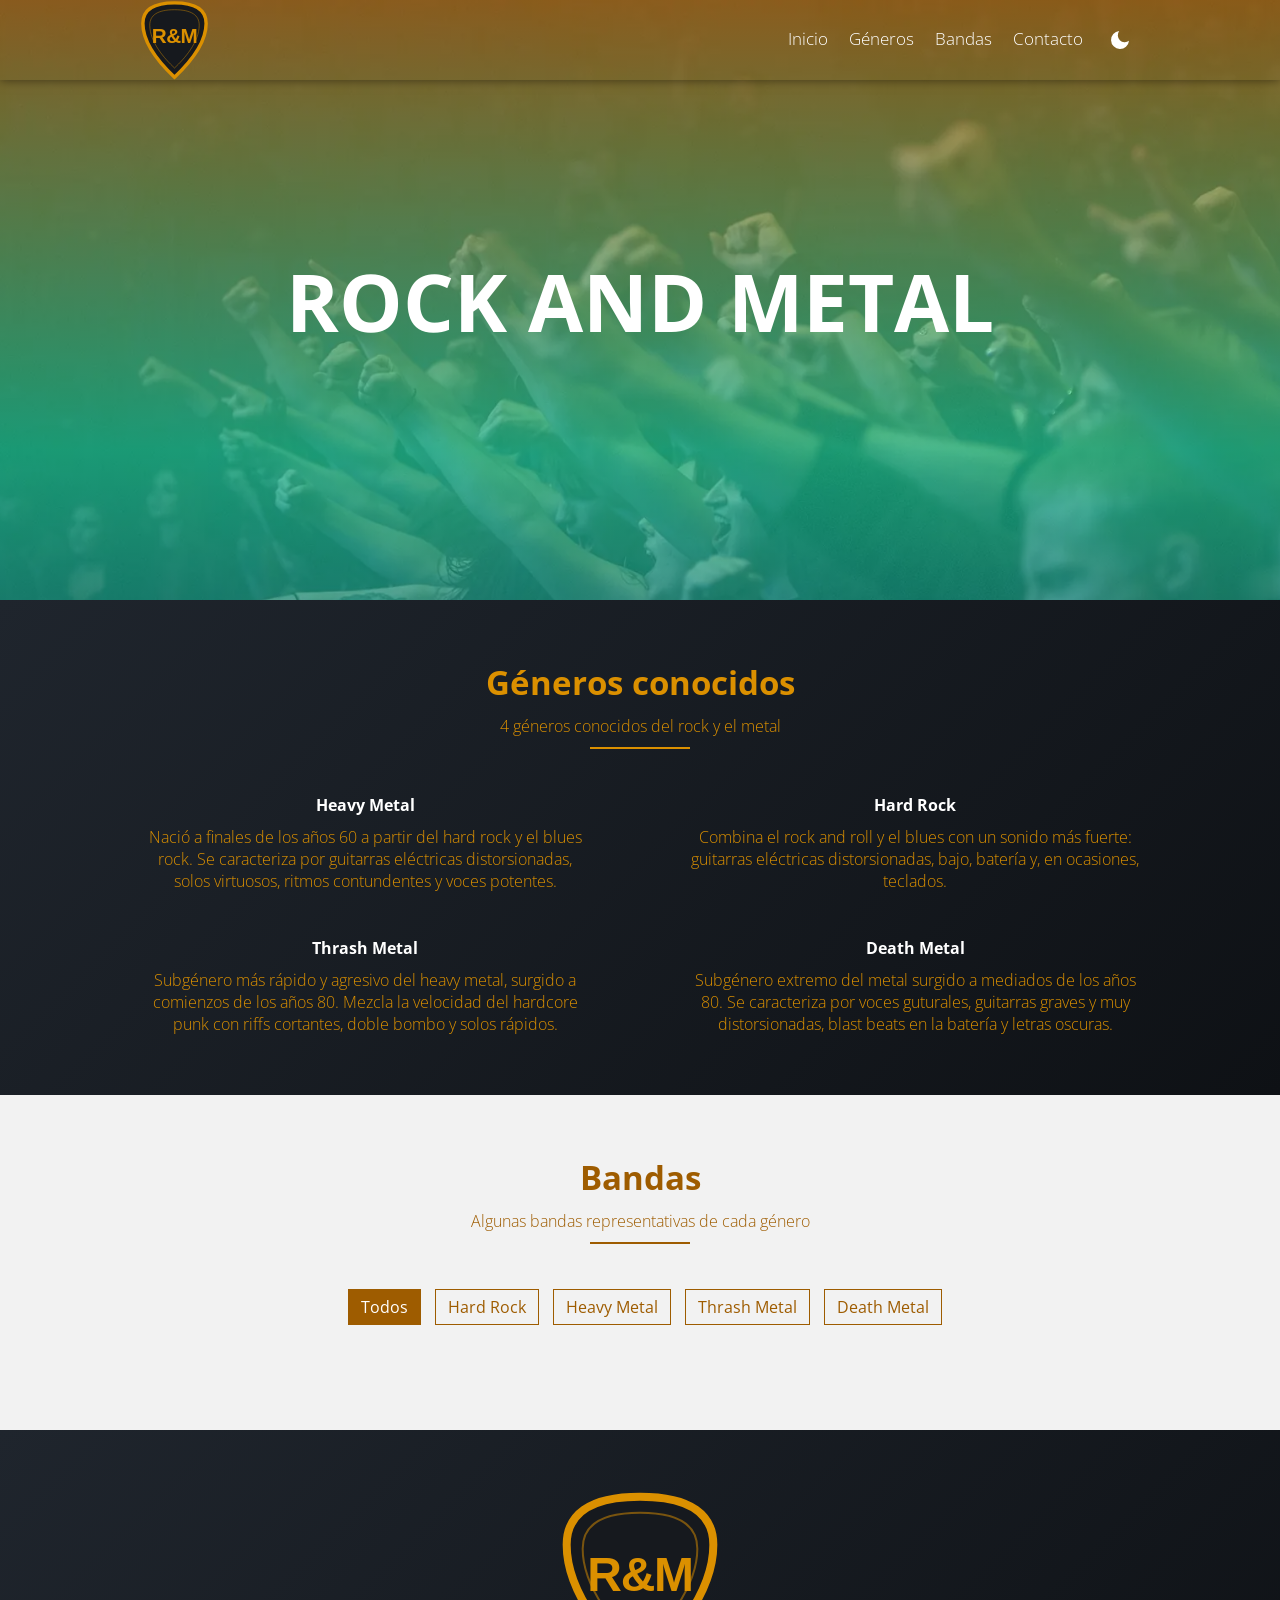
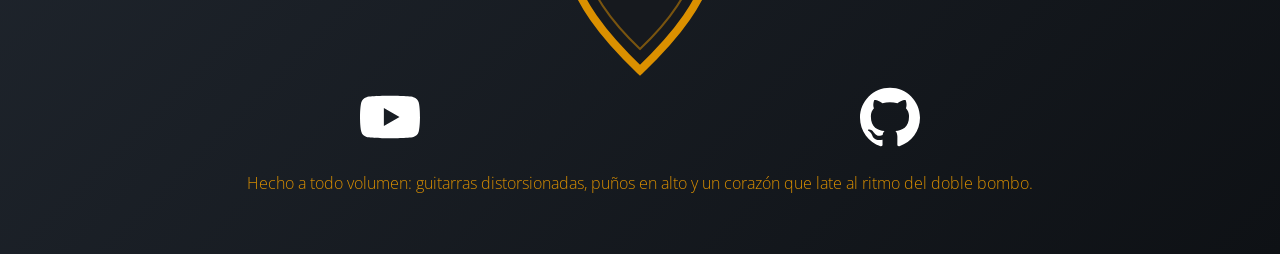
==== commit 3f0166a6: "feat(tema): agregar modo oscuro que recuerda la elección Un botón en el menú cambia entre claro y os" ====
--- a/index.html
+++ b/index.html
@@ -89,10 +89,6 @@
         <section class="work contenedor" id="bandas">
             <h2>Bandas</h2>
             <p class="after">Algunas bandas representativas de cada género</p>
-            <div class="buscador">
-                <label for="buscar" class="solo-lectores">Buscar banda</label>
-                <input type="search" id="buscar" placeholder="Buscar banda…" autocomplete="off">
-            </div>
             <div class="botones-work">
                 <ul>
                     <li><button type="button" class="filter active" data-nombre="todos" aria-pressed="true">Todos</button></li>
@@ -105,7 +101,6 @@
             <div class="galeria-work" id="galeria">
                 <noscript><p class="aviso-galeria">Activa JavaScript para ver la galería de bandas.</p></noscript>
             </div>
-            <p class="sin-resultados" id="sin-resultados" role="status"></p>
         </section>
     </main>
     <footer id="contacto">
--- a/estilos.css
+++ b/estilos.css
@@ -267,44 +267,6 @@
     color: #000;
 }
 
-/* Texto solo para lectores de pantalla */
-.solo-lectores {
-    position: absolute;
-    width: 1px;
-    height: 1px;
-    overflow: hidden;
-    clip: rect(0 0 0 0);
-    white-space: nowrap;
-}
-
-.buscador {
-    margin-bottom: 20px;
-}
-
-.buscador input {
-    width: 100%;
-    max-width: 320px;
-    padding: 8px 14px;
-    border: 1px solid var(--color1);
-    border-radius: 20px;
-    background: transparent;
-    color: var(--texto);
-    font: inherit;
-}
-
-.buscador input::placeholder {
-    color: var(--texto-suave);
-}
-
-.buscador input:focus-visible {
-    outline: 2px solid var(--color1);
-    outline-offset: 2px;
-}
-
-.contenedor .sin-resultados:not(:empty) {
-    margin-top: 10px;
-}
-
 .botones-work {
     overflow: hidden;
 }
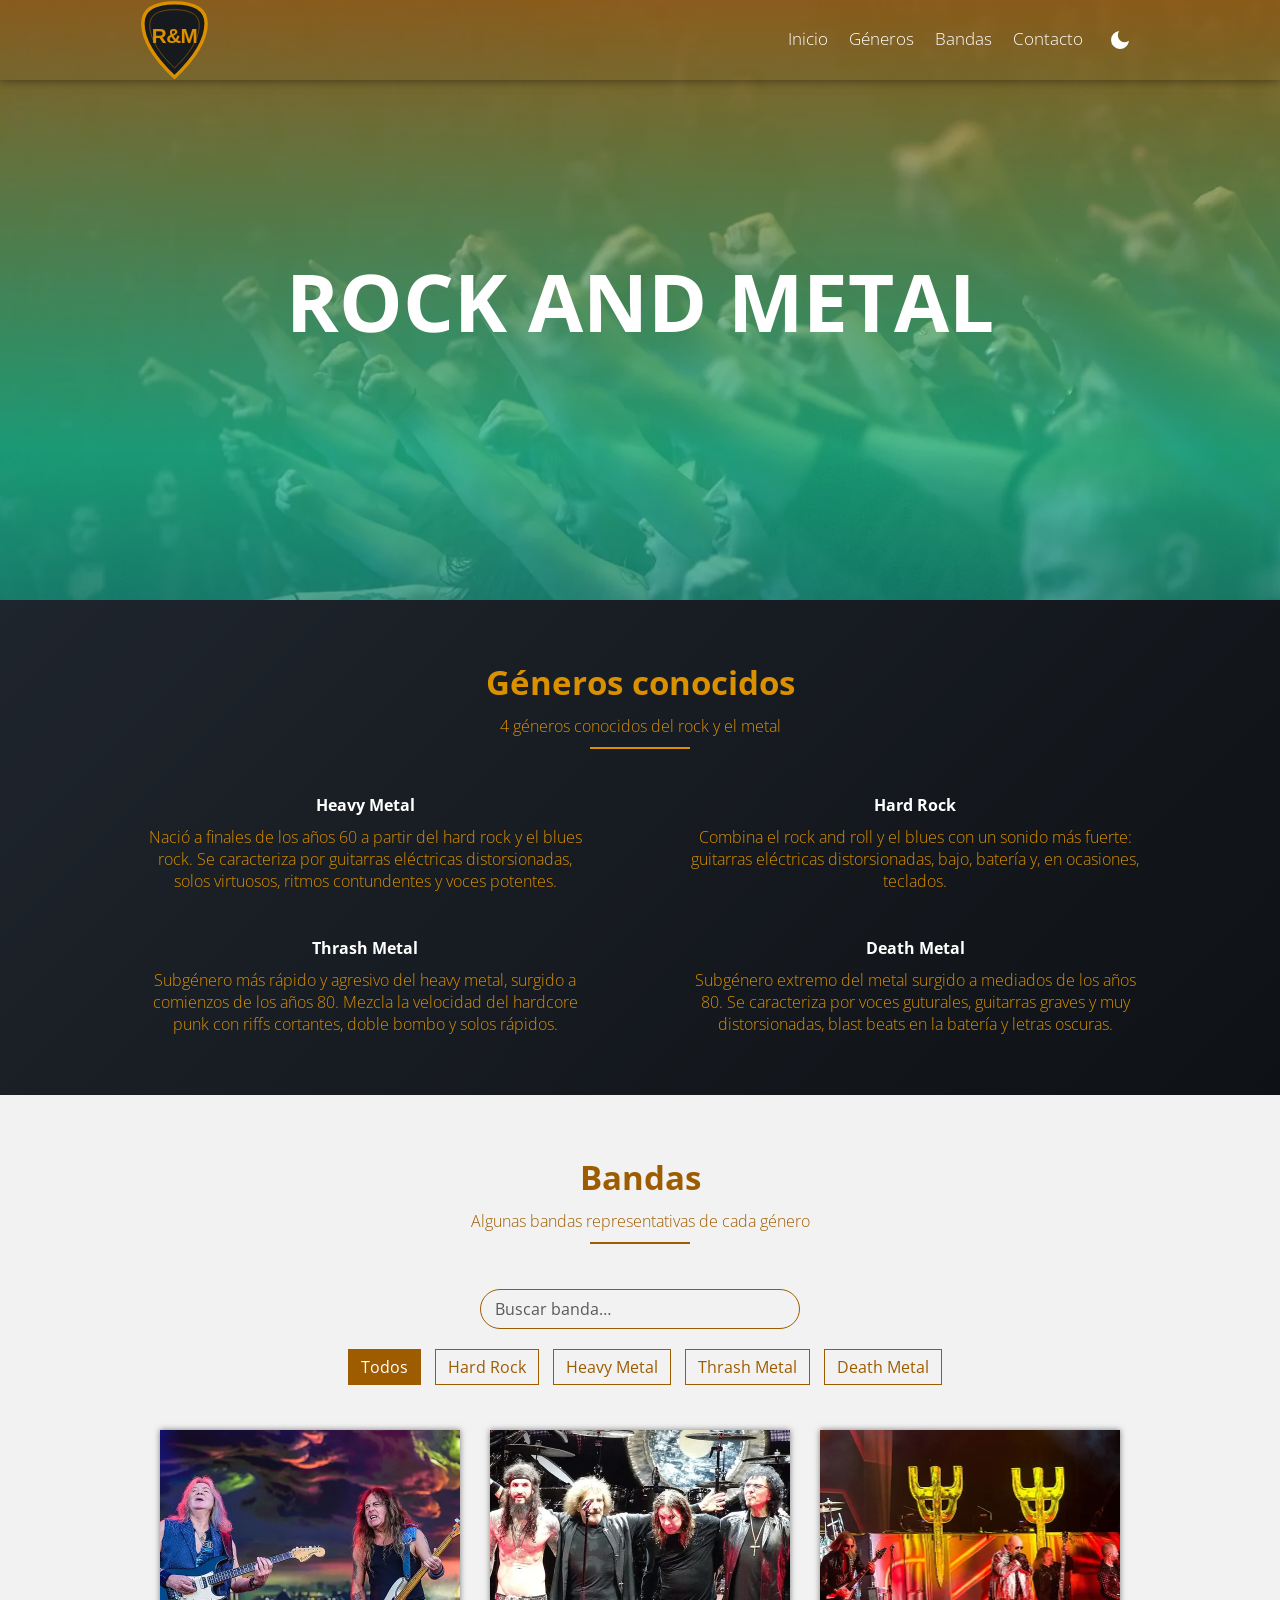
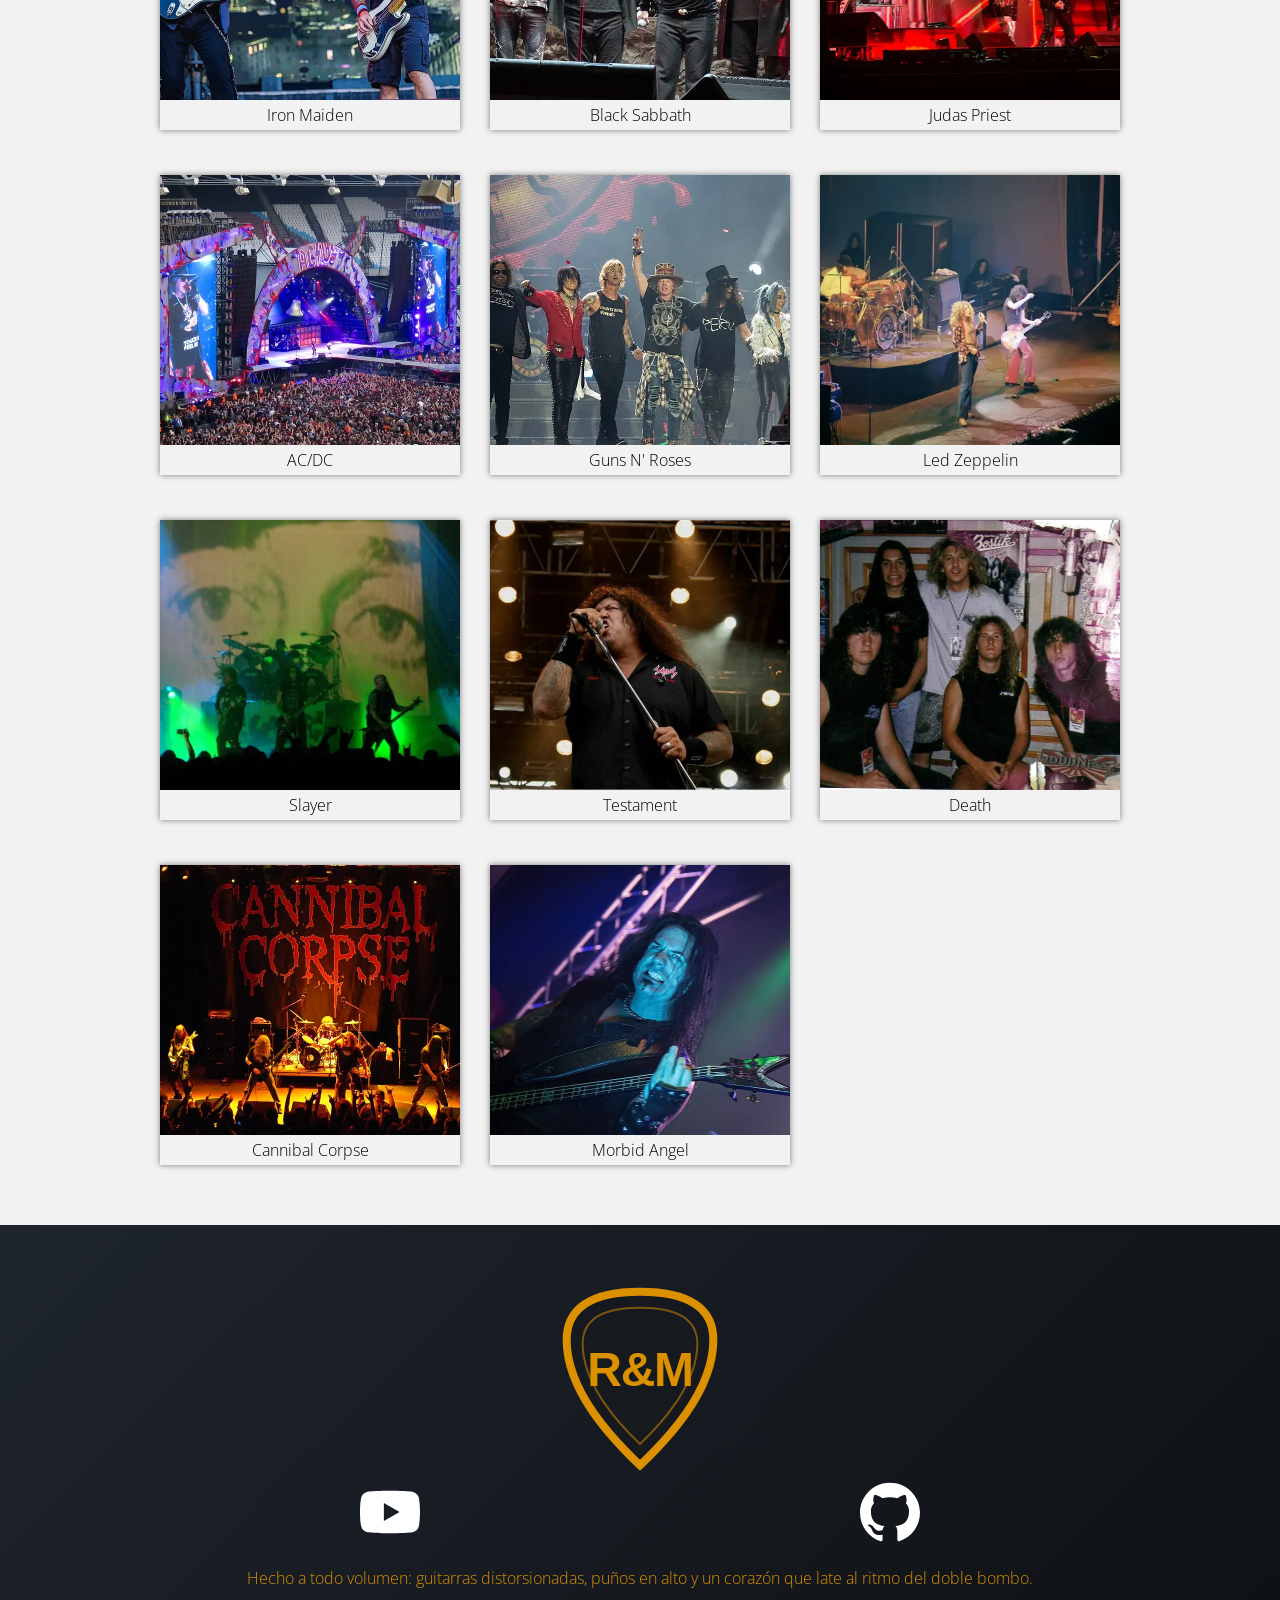
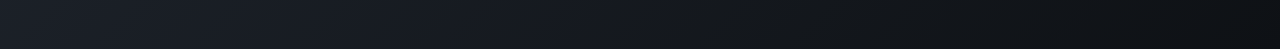
==== commit 225bd8a4: "Merge pull request #14 from Kesagaro/ciclo-11/buscador-modo-oscuro Ciclo 11: buscador y modo oscuro" ====
--- a/index.html
+++ b/index.html
@@ -89,6 +89,10 @@
         <section class="work contenedor" id="bandas">
             <h2>Bandas</h2>
             <p class="after">Algunas bandas representativas de cada género</p>
+            <div class="buscador">
+                <label for="buscar" class="solo-lectores">Buscar banda</label>
+                <input type="search" id="buscar" placeholder="Buscar banda…" autocomplete="off">
+            </div>
             <div class="botones-work">
                 <ul>
                     <li><button type="button" class="filter active" data-nombre="todos" aria-pressed="true">Todos</button></li>
@@ -101,6 +105,7 @@
             <div class="galeria-work" id="galeria">
                 <noscript><p class="aviso-galeria">Activa JavaScript para ver la galería de bandas.</p></noscript>
             </div>
+            <p class="sin-resultados" id="sin-resultados" role="status"></p>
         </section>
     </main>
     <footer id="contacto">
--- a/estilos.css
+++ b/estilos.css
@@ -267,6 +267,44 @@
     color: #000;
 }
 
+/* Texto solo para lectores de pantalla */
+.solo-lectores {
+    position: absolute;
+    width: 1px;
+    height: 1px;
+    overflow: hidden;
+    clip: rect(0 0 0 0);
+    white-space: nowrap;
+}
+
+.buscador {
+    margin-bottom: 20px;
+}
+
+.buscador input {
+    width: 100%;
+    max-width: 320px;
+    padding: 8px 14px;
+    border: 1px solid var(--color1);
+    border-radius: 20px;
+    background: transparent;
+    color: var(--texto);
+    font: inherit;
+}
+
+.buscador input::placeholder {
+    color: var(--texto-suave);
+}
+
+.buscador input:focus-visible {
+    outline: 2px solid var(--color1);
+    outline-offset: 2px;
+}
+
+.contenedor .sin-resultados:not(:empty) {
+    margin-top: 10px;
+}
+
 .botones-work {
     overflow: hidden;
 }
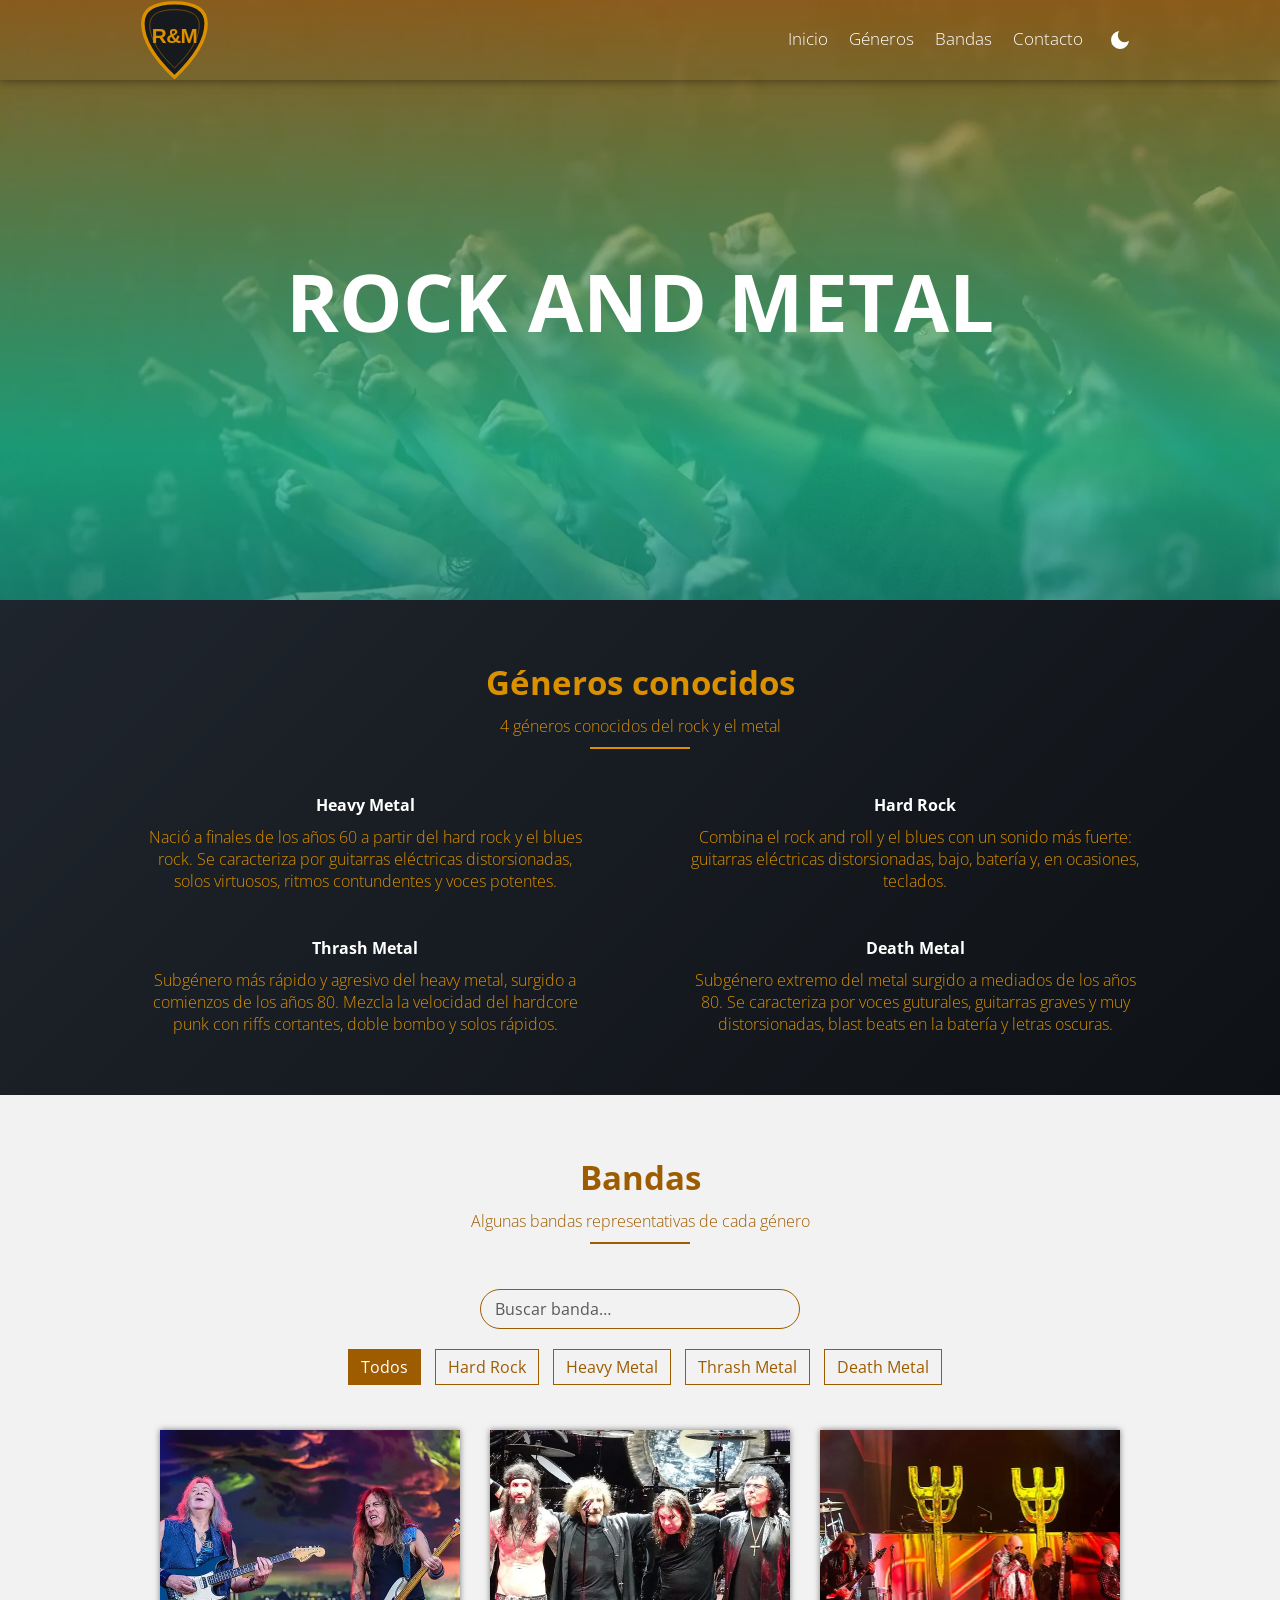
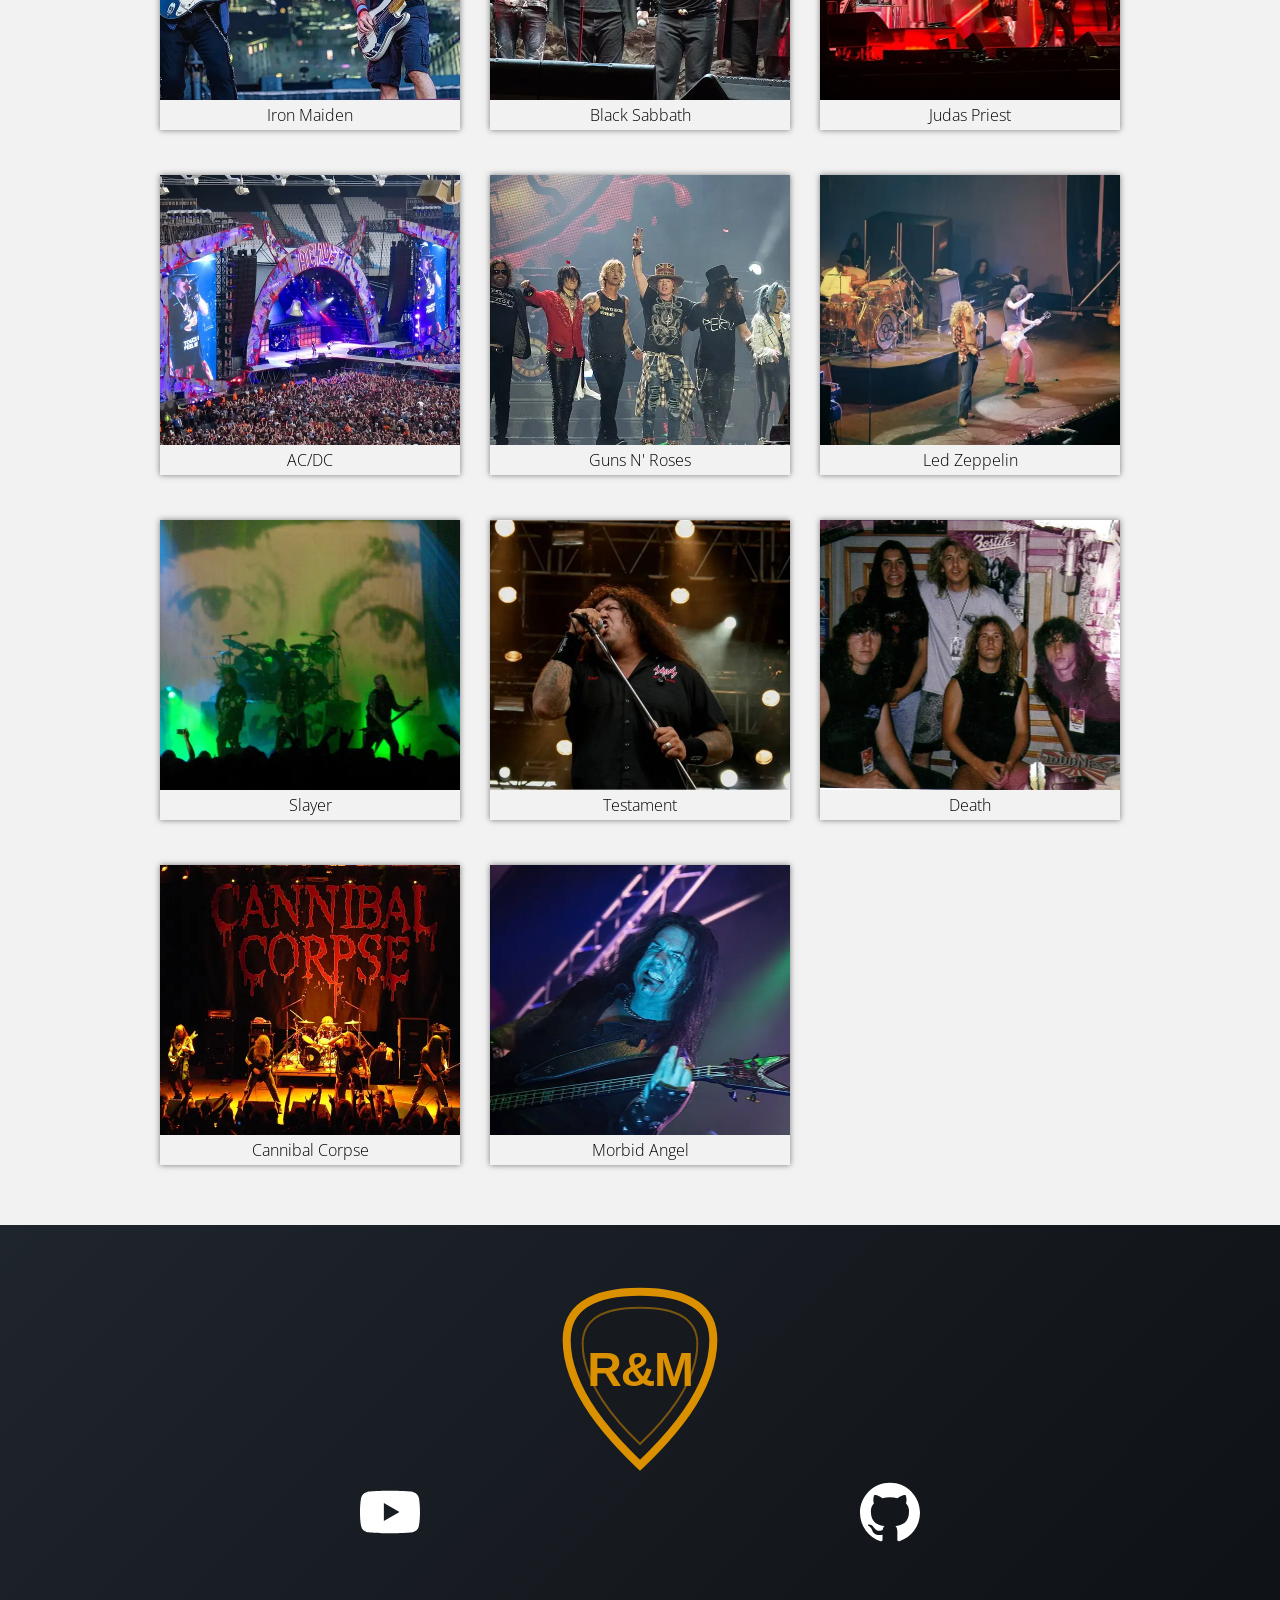
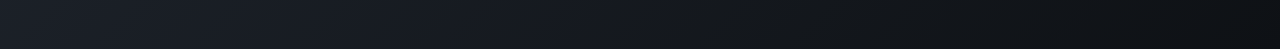
==== commit ddf11d8f: "feat(animaciones): mostrar secciones y tarjetas al hacer scroll Los títulos, las tarjetas de géneros" ====
--- a/index.html
+++ b/index.html
@@ -64,22 +64,22 @@
     <main>
         <section class="about" id="generos">
             <div class="contenedor">
-                <h2>Géneros conocidos</h2>
-                <p class="after">4 géneros conocidos del rock y el metal</p>
+                <h2 data-revelar>Géneros conocidos</h2>
+                <p class="after" data-revelar>4 géneros conocidos del rock y el metal</p>
                 <div class="servicios">
-                    <div class="caja-servicios">
+                    <div class="caja-servicios" data-revelar>
                         <h3>Heavy Metal</h3>
                         <p>Nació a finales de los años 60 a partir del hard rock y el blues rock. Se caracteriza por guitarras eléctricas distorsionadas, solos virtuosos, ritmos contundentes y voces potentes.</p>
                     </div>
-                    <div class="caja-servicios">
+                    <div class="caja-servicios" data-revelar>
                         <h3>Hard Rock</h3>
                         <p>Combina el rock and roll y el blues con un sonido más fuerte: guitarras eléctricas distorsionadas, bajo, batería y, en ocasiones, teclados.</p>
                     </div>
-                    <div class="caja-servicios">
+                    <div class="caja-servicios" data-revelar>
                         <h3>Thrash Metal</h3>
                         <p>Subgénero más rápido y agresivo del heavy metal, surgido a comienzos de los años 80. Mezcla la velocidad del hardcore punk con riffs cortantes, doble bombo y solos rápidos.</p>
                     </div>
-                    <div class="caja-servicios">
+                    <div class="caja-servicios" data-revelar>
                         <h3>Death Metal</h3>
                         <p>Subgénero extremo del metal surgido a mediados de los años 80. Se caracteriza por voces guturales, guitarras graves y muy distorsionadas, blast beats en la batería y letras oscuras.</p>
                     </div>
@@ -87,13 +87,13 @@
             </div>
         </section>
         <section class="work contenedor" id="bandas">
-            <h2>Bandas</h2>
-            <p class="after">Algunas bandas representativas de cada género</p>
-            <div class="buscador">
+            <h2 data-revelar>Bandas</h2>
+            <p class="after" data-revelar>Algunas bandas representativas de cada género</p>
+            <div class="buscador" data-revelar>
                 <label for="buscar" class="solo-lectores">Buscar banda</label>
                 <input type="search" id="buscar" placeholder="Buscar banda…" autocomplete="off">
             </div>
-            <div class="botones-work">
+            <div class="botones-work" data-revelar>
                 <ul>
                     <li><button type="button" class="filter active" data-nombre="todos" aria-pressed="true">Todos</button></li>
                     <li><button type="button" class="filter" data-nombre="hard-rock" aria-pressed="false">Hard Rock</button></li>
@@ -110,16 +110,16 @@
     </main>
     <footer id="contacto">
         <div class="footer contenedor">
-            <div class="marca-logo">
+            <div class="marca-logo" data-revelar>
                 <img src="img/logo.svg" alt="Rock and Metal" width="120" height="140">
             </div>
-            <div class="iconos">
+            <div class="iconos" data-revelar>
                 <a href="https://www.youtube.com/@Paradoxx_02" aria-label="YouTube" target="_blank" rel="noopener noreferrer">
                 <svg class="icono-red" viewBox="0 0 24 24" aria-hidden="true" focusable="false"><path d="M23.498 6.186a3.016 3.016 0 0 0-2.122-2.136C19.505 3.545 12 3.545 12 3.545s-7.505 0-9.377.505A3.017 3.017 0 0 0 .502 6.186C0 8.07 0 12 0 12s0 3.93.502 5.814a3.016 3.016 0 0 0 2.122 2.136c1.871.505 9.376.505 9.376.505s7.505 0 9.377-.505a3.015 3.015 0 0 0 2.122-2.136C24 15.93 24 12 24 12s0-3.93-.502-5.814zM9.545 15.568V8.432L15.818 12l-6.273 3.568z"/></svg></a>
                 <a href="https://github.com/Kesagaro" aria-label="GitHub" target="_blank" rel="noopener noreferrer">
                 <svg class="icono-red" viewBox="0 0 24 24" aria-hidden="true" focusable="false"><path d="M12 .297c-6.63 0-12 5.373-12 12 0 5.303 3.438 9.8 8.205 11.385.6.113.82-.258.82-.577 0-.285-.01-1.04-.015-2.04-3.338.724-4.042-1.61-4.042-1.61C4.422 18.07 3.633 17.7 3.633 17.7c-1.087-.744.084-.729.084-.729 1.205.084 1.838 1.236 1.838 1.236 1.07 1.835 2.809 1.305 3.495.998.108-.776.417-1.305.76-1.605-2.665-.3-5.466-1.332-5.466-5.93 0-1.31.465-2.38 1.235-3.22-.135-.303-.54-1.523.105-3.176 0 0 1.005-.322 3.3 1.23.96-.267 1.98-.399 3-.405 1.02.006 2.04.138 3 .405 2.28-1.552 3.285-1.23 3.285-1.23.645 1.653.24 2.873.12 3.176.765.84 1.23 1.91 1.23 3.22 0 4.61-2.805 5.625-5.475 5.92.42.36.81 1.096.81 2.22 0 1.606-.015 2.896-.015 3.286 0 .315.21.69.825.57C20.565 22.092 24 17.592 24 12.297c0-6.627-5.373-12-12-12"/></svg></a>
             </div>
-            <p>Hecho a todo volumen: guitarras distorsionadas, puños en alto y un corazón que late al ritmo del doble bombo.</p>
+            <p data-revelar>Hecho a todo volumen: guitarras distorsionadas, puños en alto y un corazón que late al ritmo del doble bombo.</p>
         </div>
 
     </footer>
@@ -136,6 +136,7 @@
     </dialog>
     <script src="js/tema.js"></script>
     <script src="js/main.js"></script>
+    <script src="js/animaciones.js"></script>
     <script src="js/filtro.js"></script>
 </body>
 
--- a/estilos.css
+++ b/estilos.css
@@ -511,6 +511,34 @@
 }
 
 
+/* Animaciones al hacer scroll (js/animaciones.js): solo si hay JavaScript
+   y el sistema no pide reducir el movimiento */
+.animar .revelar {
+    opacity: 0;
+    transform: translateY(30px);
+    transition: opacity .6s ease, transform .6s ease;
+    transition-delay: var(--retraso, 0ms);
+}
+
+.animar .revelar.visible {
+    opacity: 1;
+    transform: none;
+}
+
+/* Reducir movimiento: sin desplazamiento suave ni animaciones */
+@media (prefers-reduced-motion: reduce) {
+    html {
+        scroll-behavior: auto;
+    }
+    *,
+    *::before,
+    *::after {
+        animation-duration: .01ms !important;
+        animation-iteration-count: 1 !important;
+        transition-duration: .01ms !important;
+    }
+}
+
 /* Footer */
 
 footer {
